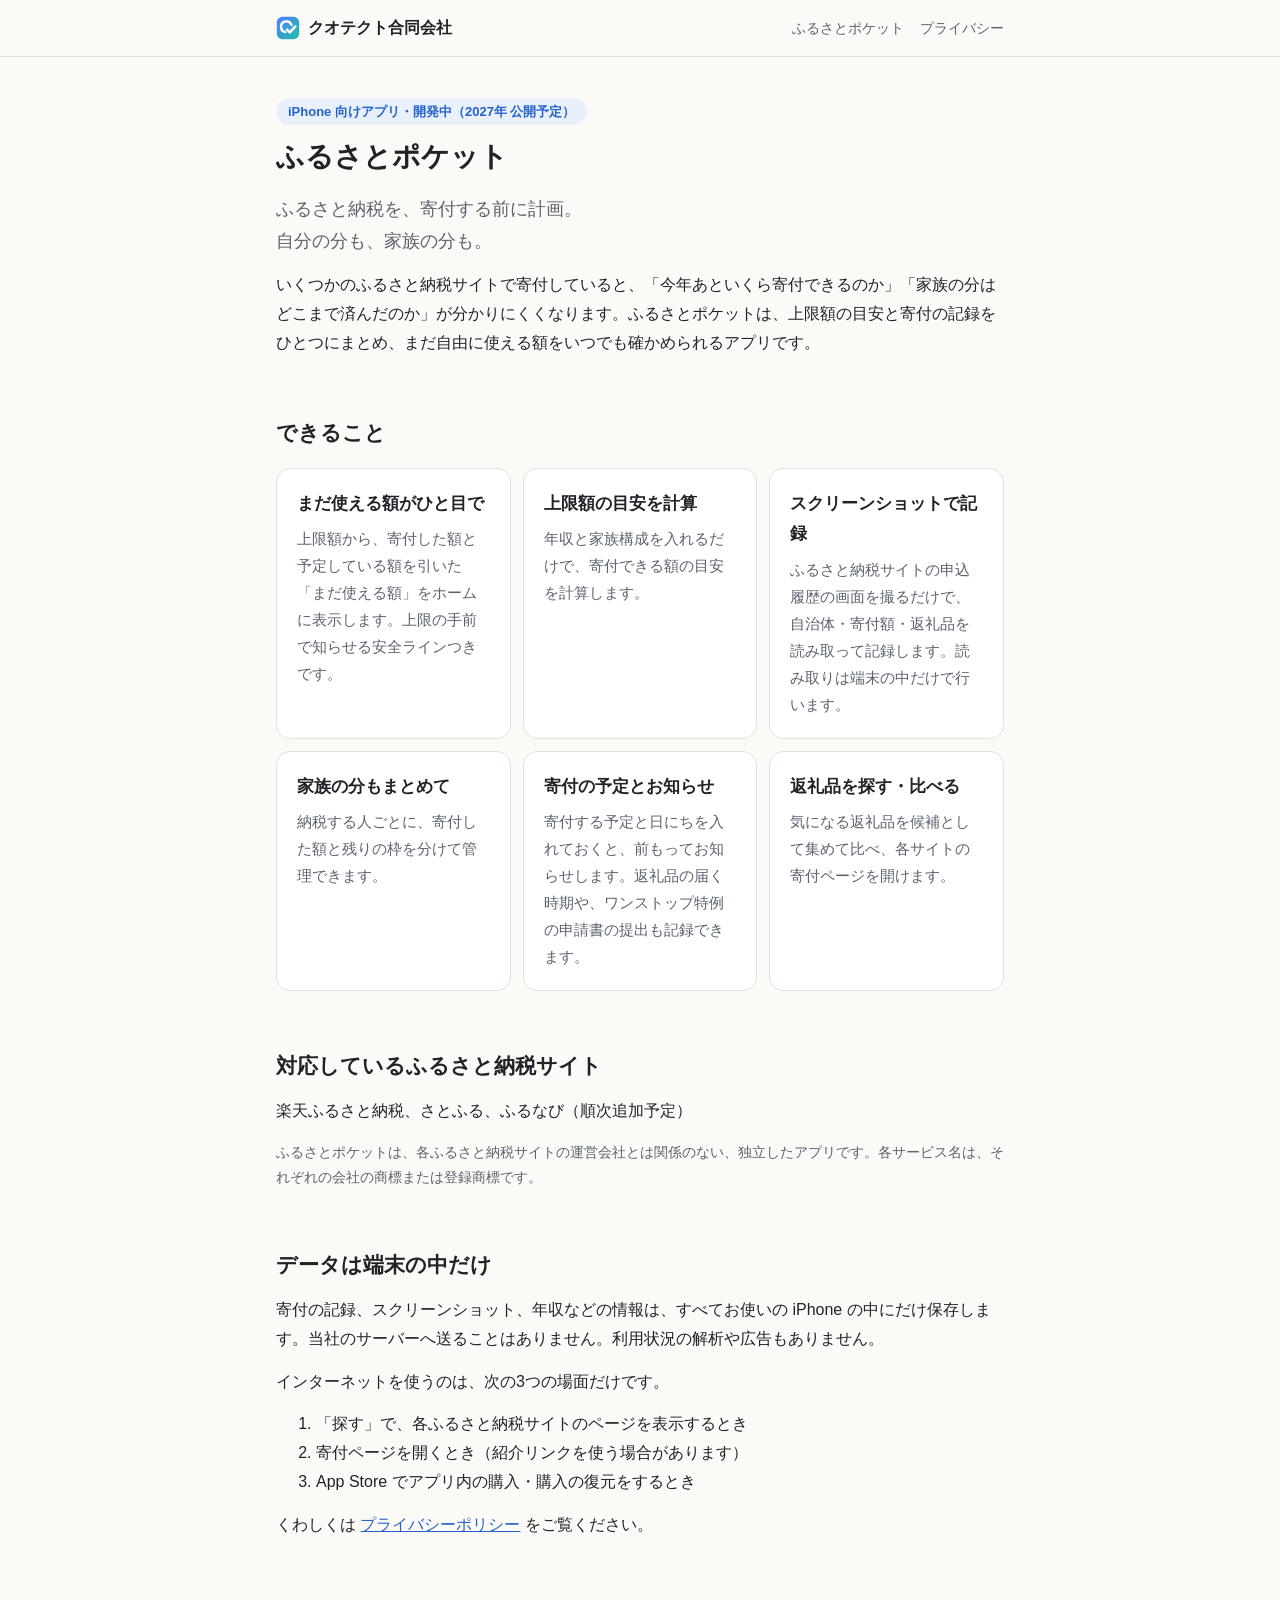
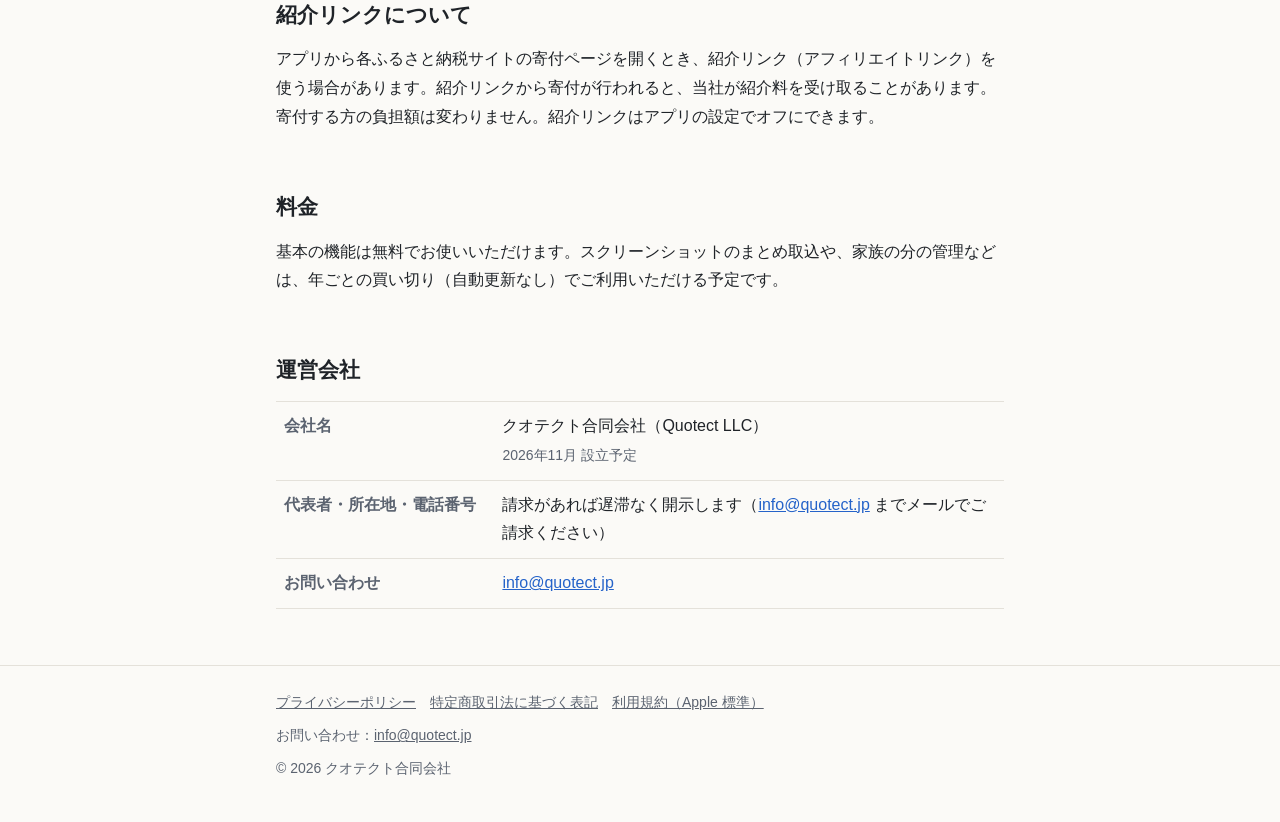
==== furupoke/index.html @ 2e93658f "Add Furusato Pocket pages (intro, privacy, tokushoho) and list it on top page Co-Authored-By: Claude" ====
<!doctype html>
<html lang="ja">
<head>
<meta charset="utf-8">
<meta name="viewport" content="width=device-width,initial-scale=1">
<title>ふるさとポケット</title>
<meta name="description" content="ふるさとポケットは、ふるさと納税を寄付する前に計画できる iPhone アプリです。上限額の目安、まだ使える額、自分と家族の寄付の記録をひとつにまとめます。">
<link rel="icon" href="../assets/quotect-mark.svg" type="image/svg+xml">
<link rel="stylesheet" href="../assets/style.css">
</head>
<body>
<header class="site"><div class="wrap">
<a class="brand" href="../"><img src="../assets/quotect-mark.svg" alt="" width="24" height="24">クオテクト合同会社</a>
<nav><a href="../furupoke/">ふるさとポケット</a><a href="../furupoke/privacy/">プライバシー</a></nav>
</div></header>
<main><div class="wrap">

<span class="badge-soft">iPhone 向けアプリ・開発中（2027年 公開予定）</span>
<h1>ふるさとポケット</h1>
<p class="lead">ふるさと納税を、寄付する前に計画。<br>自分の分も、家族の分も。</p>

<p>いくつかのふるさと納税サイトで寄付していると、「今年あといくら寄付できるのか」「家族の分はどこまで済んだのか」が分かりにくくなります。ふるさとポケットは、上限額の目安と寄付の記録をひとつにまとめ、まだ自由に使える額をいつでも確かめられるアプリです。</p>

<h2>できること</h2>
<div class="features">
<div class="card"><h3>まだ使える額がひと目で</h3><p>上限額から、寄付した額と予定している額を引いた「まだ使える額」をホームに表示します。上限の手前で知らせる安全ラインつきです。</p></div>
<div class="card"><h3>上限額の目安を計算</h3><p>年収と家族構成を入れるだけで、寄付できる額の目安を計算します。</p></div>
<div class="card"><h3>スクリーンショットで記録</h3><p>ふるさと納税サイトの申込履歴の画面を撮るだけで、自治体・寄付額・返礼品を読み取って記録します。読み取りは端末の中だけで行います。</p></div>
<div class="card"><h3>家族の分もまとめて</h3><p>納税する人ごとに、寄付した額と残りの枠を分けて管理できます。</p></div>
<div class="card"><h3>寄付の予定とお知らせ</h3><p>寄付する予定と日にちを入れておくと、前もってお知らせします。返礼品の届く時期や、ワンストップ特例の申請書の提出も記録できます。</p></div>
<div class="card"><h3>返礼品を探す・比べる</h3><p>気になる返礼品を候補として集めて比べ、各サイトの寄付ページを開けます。</p></div>
</div>

<h2>対応しているふるさと納税サイト</h2>
<p>楽天ふるさと納税、さとふる、ふるなび（順次追加予定）</p>
<p style="color:var(--muted);font-size:14px">ふるさとポケットは、各ふるさと納税サイトの運営会社とは関係のない、独立したアプリです。各サービス名は、それぞれの会社の商標または登録商標です。</p>

<h2>データは端末の中だけ</h2>
<p>寄付の記録、スクリーンショット、年収などの情報は、すべてお使いの iPhone の中にだけ保存します。当社のサーバーへ送ることはありません。利用状況の解析や広告もありません。</p>
<p>インターネットを使うのは、次の3つの場面だけです。</p>
<ol>
<li>「探す」で、各ふるさと納税サイトのページを表示するとき</li>
<li>寄付ページを開くとき（紹介リンクを使う場合があります）</li>
<li>App Store でアプリ内の購入・購入の復元をするとき</li>
</ol>
<p>くわしくは <a href="privacy/">プライバシーポリシー</a> をご覧ください。</p>

<h2>紹介リンクについて</h2>
<p>アプリから各ふるさと納税サイトの寄付ページを開くとき、紹介リンク（アフィリエイトリンク）を使う場合があります。紹介リンクから寄付が行われると、当社が紹介料を受け取ることがあります。寄付する方の負担額は変わりません。紹介リンクはアプリの設定でオフにできます。</p>

<h2>料金</h2>
<p>基本の機能は無料でお使いいただけます。スクリーンショットのまとめ取込や、家族の分の管理などは、年ごとの買い切り（自動更新なし）でご利用いただける予定です。</p>

<h2 id="company">運営会社</h2>
<dl class="info">
<dt>会社名</dt><dd>クオテクト合同会社（Quotect LLC）<br><span style="color:var(--muted);font-size:14px">2026年11月 設立予定</span></dd>
<dt>代表者・所在地・電話番号</dt><dd>請求があれば遅滞なく開示します（<a href="mailto:info@quotect.jp">info@quotect.jp</a> までメールでご請求ください）</dd>
<dt>お問い合わせ</dt><dd><a href="mailto:info@quotect.jp">info@quotect.jp</a></dd>
</dl>

</div></main>
<footer class="site"><div class="wrap">
<a href="../furupoke/privacy/">プライバシーポリシー</a><a href="../furupoke/tokushoho/">特定商取引法に基づく表記</a><a href="https://www.apple.com/legal/internet-services/itunes/dev/stdeula/">利用規約（Apple 標準）</a>
<p>お問い合わせ：<a href="mailto:info@quotect.jp">info@quotect.jp</a></p>
<p>© 2026 クオテクト合同会社</p>
</div></footer>
</body>
</html>
---- assets/style.css ----
:root{--bg:#fbfaf7;--fg:#1f2328;--muted:#5b6370;--line:#e4e1da;--card:#ffffff;--accent:#2563c9;--accent-soft:#e8f0fc}
@media (prefers-color-scheme:dark){:root{--bg:#15171a;--fg:#e8e6e1;--muted:#a3a9b3;--line:#2c3036;--card:#1d2024;--accent:#7aa7f0;--accent-soft:#1f2a3b}}
*{box-sizing:border-box}
html{-webkit-text-size-adjust:100%}
body{margin:0;background:var(--bg);color:var(--fg);font-family:-apple-system,BlinkMacSystemFont,"Hiragino Sans","Hiragino Kaku Gothic ProN","Noto Sans JP","Yu Gothic",sans-serif;line-height:1.8;font-size:16px}
a{color:var(--accent)}
.wrap{max-width:760px;margin:0 auto;padding:0 16px}
header.site{border-bottom:1px solid var(--line)}
header.site .wrap{display:flex;align-items:center;justify-content:space-between;gap:12px;min-height:56px;flex-wrap:wrap}
header.site .brand{font-weight:700;color:var(--fg);text-decoration:none;display:inline-flex;align-items:center;gap:8px}
header.site .brand img{width:24px;height:24px;display:block}
header.site nav a{color:var(--muted);text-decoration:none;margin-left:16px;font-size:14px}
header.site nav a:first-child{margin-left:0}
main{padding:40px 0 56px}
h1{font-size:28px;line-height:1.4;margin:0 0 16px}
h2{font-size:21px;margin:48px 0 12px;padding-top:8px}
h3{font-size:17px;margin:28px 0 8px}
p,ul,ol{margin:0 0 14px}
.lead{font-size:18px;color:var(--muted)}
.card{background:var(--card);border:1px solid var(--line);border-radius:14px;padding:20px}
.app{display:flex;gap:16px;align-items:flex-start}
.app img{width:72px;height:72px;border-radius:16px;flex:none}
.hero{display:flex;gap:20px;align-items:center;margin-bottom:24px}
.hero img{width:96px;height:96px;border-radius:22px;flex:none}
.hero h1{margin:0}
.hero p{margin:4px 0 0;color:var(--muted)}
.btn{display:inline-block;background:var(--accent);color:#fff;text-decoration:none;padding:10px 18px;border-radius:999px;font-weight:600;font-size:15px}
@media (prefers-color-scheme:dark){.btn{color:#10151d}}
.btn.ghost{background:transparent;color:var(--accent);border:1px solid var(--accent)}
.features{display:grid;grid-template-columns:repeat(auto-fit,minmax(220px,1fr));gap:12px;margin:16px 0}
.features .card h3{margin:0 0 6px}
.features .card p{margin:0;color:var(--muted);font-size:15px}
.table-wrap{overflow-x:auto;margin:0 0 16px}
table{border-collapse:collapse;width:100%;font-size:15px}
th,td{border:1px solid var(--line);padding:8px 10px;text-align:left;vertical-align:top}
th{background:var(--accent-soft);font-weight:600}
dl.info{display:grid;grid-template-columns:minmax(8em,30%) 1fr;margin:0;border-top:1px solid var(--line)}
dl.info dt,dl.info dd{margin:0;padding:10px 8px;border-bottom:1px solid var(--line)}
dl.info dt{font-weight:600;color:var(--muted)}
@media (max-width:520px){dl.info{grid-template-columns:1fr}dl.info dt{border-bottom:none;padding-bottom:0}}
details{border:1px solid var(--line);border-radius:10px;background:var(--card);margin:0 0 8px}
summary{cursor:pointer;padding:12px 14px;font-weight:600}
details>div{padding:0 14px 6px}
.note{background:var(--accent-soft);border-radius:10px;padding:14px 16px;margin:0 0 16px}
.mail{font-size:20px;font-weight:700}
footer.site{border-top:1px solid var(--line);color:var(--muted);font-size:14px;padding:24px 0 40px}
footer.site a{color:var(--muted);margin-right:14px}
footer.site p{margin:8px 0 0}
.badge-soft{display:inline-block;font-size:13px;font-weight:600;color:var(--accent);background:var(--accent-soft);padding:2px 12px;border-radius:999px;margin-bottom:12px}
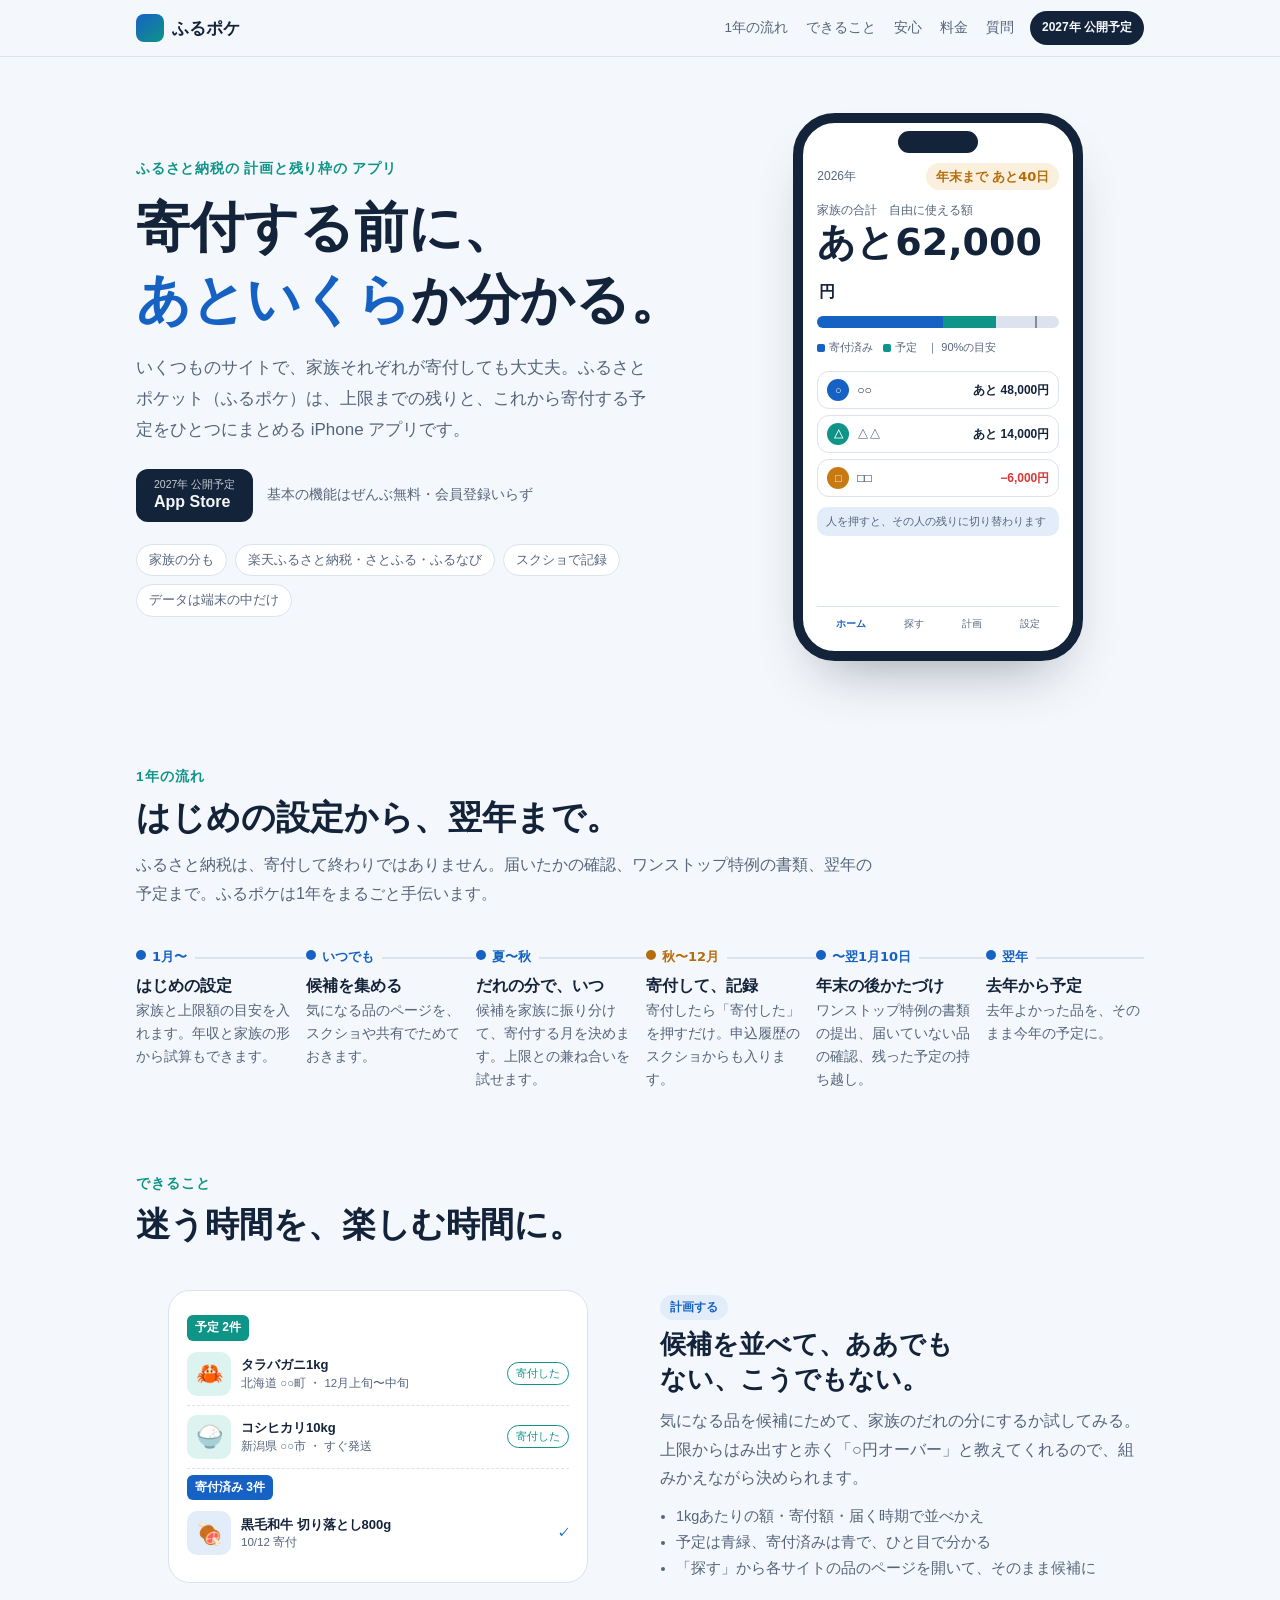
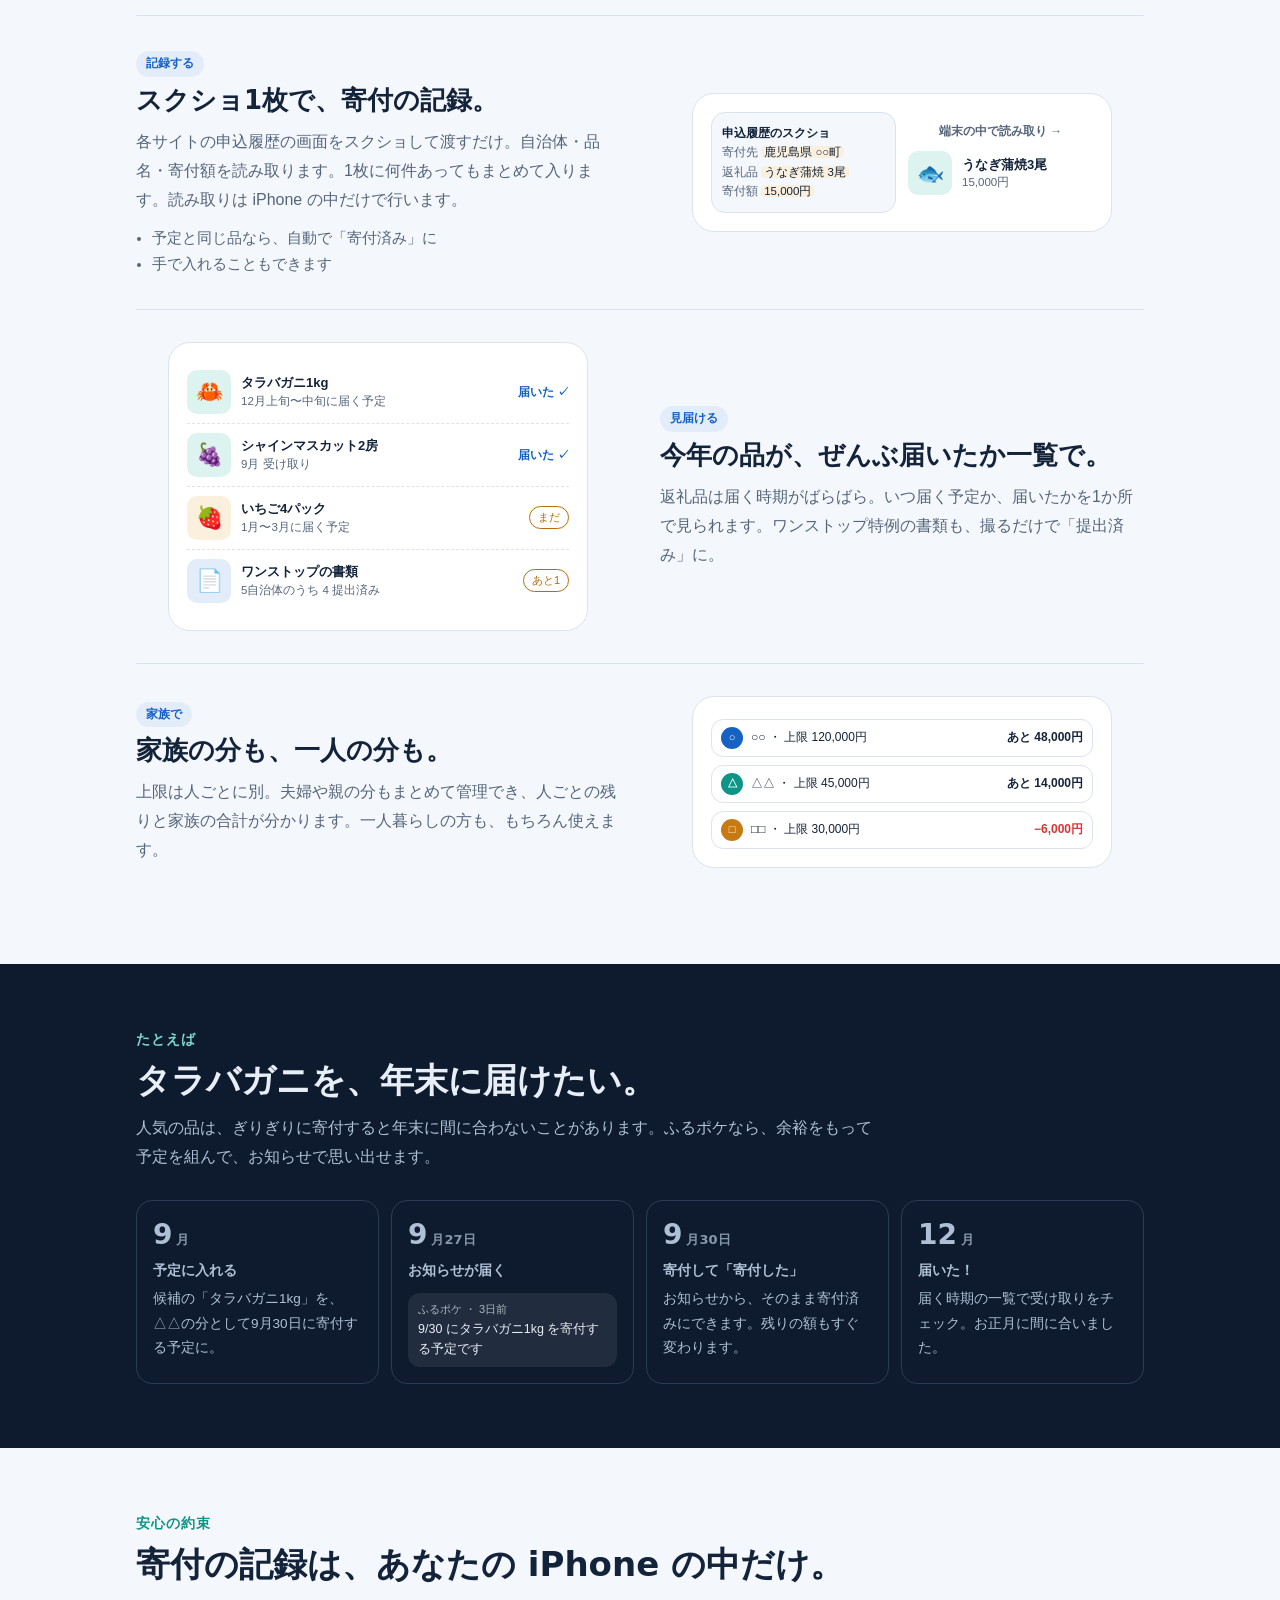
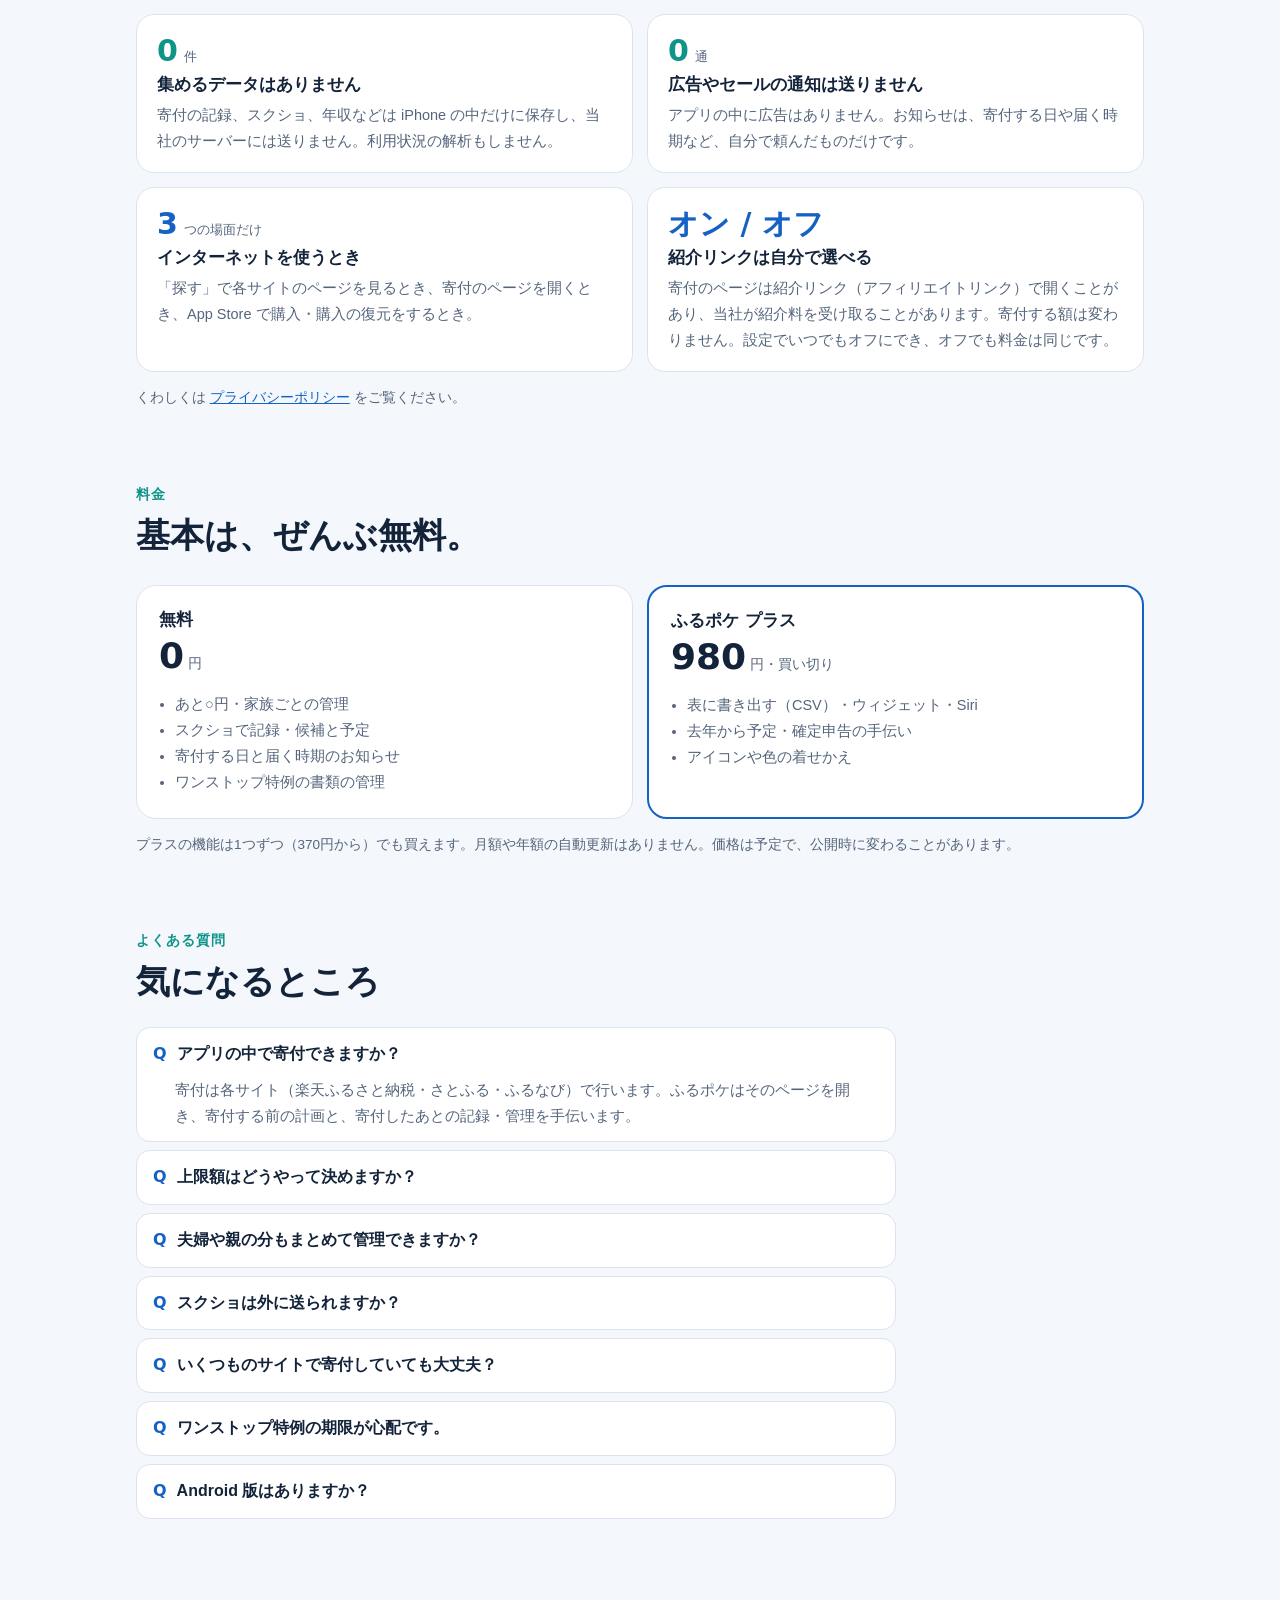
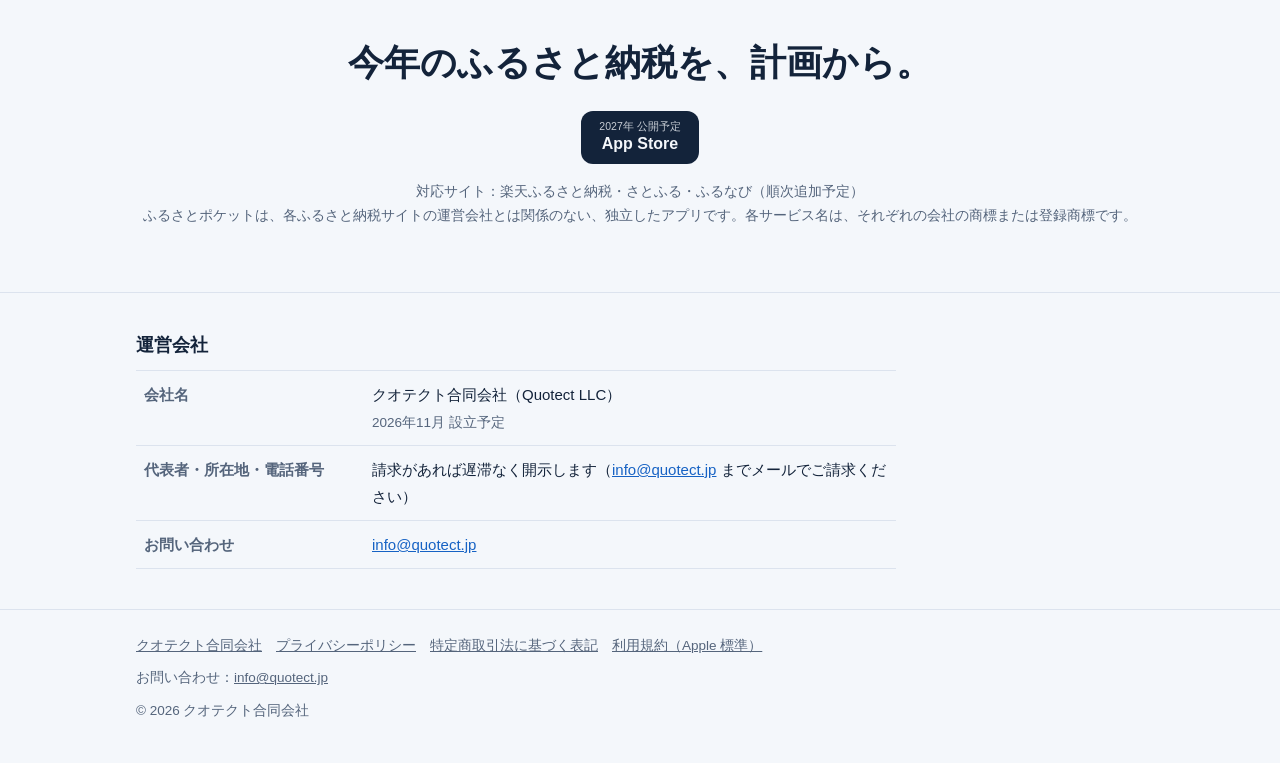
==== commit 875ade9e: "Redesign Furupoke landing page - Hero with large remaining-amount home screen illustration (tap a pe" ====
--- a/furupoke/index.html
+++ b/furupoke/index.html
@@ -3,66 +3,287 @@
 <head>
 <meta charset="utf-8">
 <meta name="viewport" content="width=device-width,initial-scale=1">
-<title>ふるさとポケット</title>
-<meta name="description" content="ふるさとポケットは、ふるさと納税を寄付する前に計画できる iPhone アプリです。上限額の目安、まだ使える額、自分と家族の寄付の記録をひとつにまとめます。">
+<title>ふるさとポケット（ふるポケ）| ふるさと納税を、寄付する前に計画する iPhone アプリ</title>
+<meta name="description" content="ふるさとポケット（ふるポケ）は、ふるさと納税の上限まで「あといくら」かをいつでも確かめられる iPhone アプリです。家族の分も、いくつものサイトの寄付もまとめて、寄付の予定・お知らせ・届いたかの確認まで。データは端末の中だけ。">
+<meta property="og:title" content="ふるさとポケット（ふるポケ）">
+<meta property="og:description" content="寄付する前に、あといくらか分かる。家族の分も、いくつものサイトの寄付もまとめて管理する、ふるさと納税の計画アプリ。">
+<meta property="og:type" content="website">
+<meta property="og:url" content="https://quotect.jp/furupoke/">
+<meta property="og:site_name" content="クオテクト合同会社">
+<meta property="og:locale" content="ja_JP">
+<meta property="og:image" content="https://quotect.jp/assets/furupoke-ogp.png">
+<meta property="og:image:width" content="1200">
+<meta property="og:image:height" content="630">
+<meta property="og:image:alt" content="ふるさとポケット 寄付する前に、あといくらか分かる。">
+<meta name="twitter:card" content="summary_large_image">
+<meta name="format-detection" content="telephone=no,address=no,email=no">
+<link rel="canonical" href="https://quotect.jp/furupoke/">
 <link rel="icon" href="../assets/quotect-mark.svg" type="image/svg+xml">
-<link rel="stylesheet" href="../assets/style.css">
+<link rel="stylesheet" href="../assets/furupoke.css">
+<script type="application/ld+json">
+{
+  "@context": "https://schema.org",
+  "@type": "SoftwareApplication",
+  "name": "ふるさとポケット",
+  "alternateName": "ふるポケ",
+  "operatingSystem": "iOS",
+  "applicationCategory": "FinanceApplication",
+  "description": "ふるさと納税の上限まであといくらかを確かめ、家族の分も含めて寄付の予定と記録をまとめる iPhone アプリ。",
+  "url": "https://quotect.jp/furupoke/",
+  "offers": {"@type": "Offer", "price": "0", "priceCurrency": "JPY"},
+  "publisher": {"@type": "Organization", "name": "クオテクト合同会社", "url": "https://quotect.jp/"}
+}
+</script>
 </head>
 <body>
-<header class="site"><div class="wrap">
-<a class="brand" href="../"><img src="../assets/quotect-mark.svg" alt="" width="24" height="24">クオテクト合同会社</a>
-<nav><a href="../furupoke/">ふるさとポケット</a><a href="../furupoke/privacy/">プライバシー</a></nav>
-</div></header>
-<main><div class="wrap">
-
-<span class="badge-soft">iPhone 向けアプリ・開発中（2027年 公開予定）</span>
-<h1>ふるさとポケット</h1>
-<p class="lead">ふるさと納税を、寄付する前に計画。<br>自分の分も、家族の分も。</p>
-
-<p>いくつかのふるさと納税サイトで寄付していると、「今年あといくら寄付できるのか」「家族の分はどこまで済んだのか」が分かりにくくなります。ふるさとポケットは、上限額の目安と寄付の記録をひとつにまとめ、まだ自由に使える額をいつでも確かめられるアプリです。</p>
-
-<h2>できること</h2>
-<div class="features">
-<div class="card"><h3>まだ使える額がひと目で</h3><p>上限額から、寄付した額と予定している額を引いた「まだ使える額」をホームに表示します。上限の手前で知らせる安全ラインつきです。</p></div>
-<div class="card"><h3>上限額の目安を計算</h3><p>年収と家族構成を入れるだけで、寄付できる額の目安を計算します。</p></div>
-<div class="card"><h3>スクリーンショットで記録</h3><p>ふるさと納税サイトの申込履歴の画面を撮るだけで、自治体・寄付額・返礼品を読み取って記録します。読み取りは端末の中だけで行います。</p></div>
-<div class="card"><h3>家族の分もまとめて</h3><p>納税する人ごとに、寄付した額と残りの枠を分けて管理できます。</p></div>
-<div class="card"><h3>寄付の予定とお知らせ</h3><p>寄付する予定と日にちを入れておくと、前もってお知らせします。返礼品の届く時期や、ワンストップ特例の申請書の提出も記録できます。</p></div>
-<div class="card"><h3>返礼品を探す・比べる</h3><p>気になる返礼品を候補として集めて比べ、各サイトの寄付ページを開けます。</p></div>
-</div>
-
-<h2>対応しているふるさと納税サイト</h2>
-<p>楽天ふるさと納税、さとふる、ふるなび（順次追加予定）</p>
-<p style="color:var(--muted);font-size:14px">ふるさとポケットは、各ふるさと納税サイトの運営会社とは関係のない、独立したアプリです。各サービス名は、それぞれの会社の商標または登録商標です。</p>
-
-<h2>データは端末の中だけ</h2>
-<p>寄付の記録、スクリーンショット、年収などの情報は、すべてお使いの iPhone の中にだけ保存します。当社のサーバーへ送ることはありません。利用状況の解析や広告もありません。</p>
-<p>インターネットを使うのは、次の3つの場面だけです。</p>
-<ol>
-<li>「探す」で、各ふるさと納税サイトのページを表示するとき</li>
-<li>寄付ページを開くとき（紹介リンクを使う場合があります）</li>
-<li>App Store でアプリ内の購入・購入の復元をするとき</li>
-</ol>
-<p>くわしくは <a href="privacy/">プライバシーポリシー</a> をご覧ください。</p>
-
-<h2>紹介リンクについて</h2>
-<p>アプリから各ふるさと納税サイトの寄付ページを開くとき、紹介リンク（アフィリエイトリンク）を使う場合があります。紹介リンクから寄付が行われると、当社が紹介料を受け取ることがあります。寄付する方の負担額は変わりません。紹介リンクはアプリの設定でオフにできます。</p>
-
-<h2>料金</h2>
-<p>基本の機能は無料でお使いいただけます。スクリーンショットのまとめ取込や、家族の分の管理などは、年ごとの買い切り（自動更新なし）でご利用いただける予定です。</p>
-
-<h2 id="company">運営会社</h2>
-<dl class="info">
-<dt>会社名</dt><dd>クオテクト合同会社（Quotect LLC）<br><span style="color:var(--muted);font-size:14px">2026年11月 設立予定</span></dd>
-<dt>代表者・所在地・電話番号</dt><dd>請求があれば遅滞なく開示します（<a href="mailto:info@quotect.jp">info@quotect.jp</a> までメールでご請求ください）</dd>
-<dt>お問い合わせ</dt><dd><a href="mailto:info@quotect.jp">info@quotect.jp</a></dd>
-</dl>
-
-</div></main>
+
+<nav class="nav" aria-label="ページ内">
+  <div class="wrap">
+    <a class="brand" href="./"><i aria-hidden="true"></i>ふるポケ</a>
+    <div class="links"><a href="#flow">1年の流れ</a><a href="#features">できること</a><a href="#safe">安心</a><a href="#price">料金</a><a href="#faq">質問</a></div>
+    <span class="pill">2027年 公開予定</span>
+  </div>
+</nav>
+
+<main>
+<header class="hero">
+  <div class="wrap">
+    <div>
+      <p class="eyebrow">ふるさと納税の 計画と残り枠の アプリ</p>
+      <h1>寄付する前に、<br><em>あといくら</em>か分かる。</h1>
+      <p class="sub">いくつものサイトで、家族それぞれが寄付しても大丈夫。ふるさとポケット（ふるポケ）は、上限までの残りと、これから寄付する予定をひとつにまとめる iPhone アプリです。</p>
+      <div class="cta">
+        <span class="store"><span><small>2027年 公開予定</small>App Store</span></span>
+        <span class="note">基本の機能はぜんぶ無料・会員登録いらず</span>
+      </div>
+      <ul class="chips">
+        <li>家族の分も</li><li>楽天ふるさと納税・さとふる・ふるなび</li><li>スクショで記録</li><li>データは端末の中だけ</li>
+      </ul>
+    </div>
+    <div class="art">
+      <div class="phone" role="group" aria-label="ふるポケのホーム画面の例">
+        <div class="ph-top"><span>2026年</span><span class="ph-days">年末まで あと40日</span></div>
+        <div>
+          <p class="ph-label" id="phWho">家族の合計　自由に使える額</p>
+          <p class="ph-big">あと<span class="num" id="phAmt">62,000</span><small>円</small></p>
+        </div>
+        <div class="bar" aria-hidden="true"><span class="done" id="bDone" style="width:52%"></span><span class="plan" id="bPlan" style="width:22%"></span><i class="safe" style="left:90%"></i></div>
+        <div class="legend"><span><b style="background:var(--accent)"></b>寄付済み</span><span><b style="background:var(--teal)"></b>予定</span><span>｜ 90%の目安</span></div>
+        <div class="people">
+          <button class="person" type="button" aria-pressed="false" data-p="a"><span class="dot p1">○</span><span>○○</span><span class="amt num">あと 48,000円</span></button>
+          <button class="person" type="button" aria-pressed="false" data-p="b"><span class="dot p2">△</span><span>△△</span><span class="amt num">あと 14,000円</span></button>
+          <button class="person" type="button" aria-pressed="false" data-p="c"><span class="dot p3">□</span><span>□□</span><span class="amt num ov">−6,000円</span></button>
+        </div>
+        <p class="ph-hint">人を押すと、その人の残りに切り替わります</p>
+        <div class="tabbar" aria-hidden="true"><span class="on">ホーム</span><span>探す</span><span>計画</span><span>設定</span></div>
+      </div>
+    </div>
+  </div>
+</header>
+
+<section class="band" id="flow">
+  <div class="wrap">
+    <p class="kicker">1年の流れ</p>
+    <h2>はじめの設定から、翌年まで。</h2>
+    <p class="intro">ふるさと納税は、寄付して終わりではありません。届いたかの確認、ワンストップ特例の書類、翌年の予定まで。ふるポケは1年をまるごと手伝います。</p>
+    <div class="year">
+      <ol class="track">
+        <li class="step"><span class="m">1月〜</span><h3>はじめの設定</h3><p>家族と上限額の目安を入れます。年収と家族の形から試算もできます。</p></li>
+        <li class="step"><span class="m">いつでも</span><h3>候補を集める</h3><p>気になる品のページを、スクショや共有でためておきます。</p></li>
+        <li class="step"><span class="m">夏〜秋</span><h3>だれの分で、いつ</h3><p>候補を家族に振り分けて、寄付する月を決めます。上限との兼ね合いを試せます。</p></li>
+        <li class="step hot"><span class="m">秋〜12月</span><h3>寄付して、記録</h3><p>寄付したら「寄付した」を押すだけ。申込履歴のスクショからも入ります。</p></li>
+        <li class="step"><span class="m">〜翌1月10日</span><h3>年末の後かたづけ</h3><p>ワンストップ特例の書類の提出、届いていない品の確認、残った予定の持ち越し。</p></li>
+        <li class="step"><span class="m">翌年</span><h3>去年から予定</h3><p>去年よかった品を、そのまま今年の予定に。</p></li>
+      </ol>
+    </div>
+    <p class="scrollhint">← 横にずらすと続きが見られます →</p>
+  </div>
+</section>
+
+<section class="band tight" id="features">
+  <div class="wrap">
+    <p class="kicker">できること</p>
+    <h2>迷う時間を、楽しむ時間に。</h2>
+
+    <div class="feat">
+      <div class="art">
+        <div class="card" role="img" aria-label="計画の画面の例。予定のタラバガニとお米、寄付済みの和牛">
+          <span class="sec-h plan">予定 2件</span>
+          <div class="row"><span class="thumb">🦀</span><span><span class="t">タラバガニ1kg</span><span class="s">北海道 ○○町 ・ 12月上旬〜中旬</span></span><span class="tag">寄付した</span></div>
+          <div class="row"><span class="thumb">🍚</span><span><span class="t">コシヒカリ10kg</span><span class="s">新潟県 ○○市 ・ すぐ発送</span></span><span class="tag">寄付した</span></div>
+          <span class="sec-h done">寄付済み 3件</span>
+          <div class="row"><span class="thumb b">🍖</span><span><span class="t">黒毛和牛 切り落とし800g</span><span class="s">10/12 寄付</span></span><span class="ok">✓</span></div>
+        </div>
+      </div>
+      <div>
+        <span class="verb">計画する</span>
+        <h3>候補を並べて、ああでもない、こうでもない。</h3>
+        <p>気になる品を候補にためて、家族のだれの分にするか試してみる。上限からはみ出すと赤く「○円オーバー」と教えてくれるので、組みかえながら決められます。</p>
+        <ul><li>1kgあたりの額・寄付額・届く時期で並べかえ</li><li>予定は青緑、寄付済みは青で、ひと目で分かる</li><li>「探す」から各サイトの品のページを開いて、そのまま候補に</li></ul>
+      </div>
+    </div>
+
+    <div class="feat flip">
+      <div class="art">
+        <div class="card" role="img" aria-label="申込履歴のスクショから、寄付先・品名・寄付額を読み取る例">
+          <div class="shot">
+            <div class="sc"><b>申込履歴のスクショ</b>寄付先 <span class="hl">鹿児島県 ○○町</span><br>返礼品 <span class="hl">うなぎ蒲焼 3尾</span><br>寄付額 <span class="hl">15,000円</span></div>
+            <div>
+              <p class="arrow">端末の中で読み取り →</p>
+              <div class="row" style="border:0"><span class="thumb">🐟</span><span><span class="t">うなぎ蒲焼3尾</span><span class="s">15,000円</span></span><span></span></div>
+            </div>
+          </div>
+        </div>
+      </div>
+      <div>
+        <span class="verb">記録する</span>
+        <h3>スクショ1枚で、寄付の記録。</h3>
+        <p>各サイトの申込履歴の画面をスクショして渡すだけ。自治体・品名・寄付額を読み取ります。1枚に何件あってもまとめて入ります。読み取りは iPhone の中だけで行います。</p>
+        <ul><li>予定と同じ品なら、自動で「寄付済み」に</li><li>手で入れることもできます</li></ul>
+      </div>
+    </div>
+
+    <div class="feat">
+      <div class="art">
+        <div class="card" role="img" aria-label="返礼品が届いたかの一覧と、ワンストップ特例の書類の提出状況の例">
+          <div class="row"><span class="thumb">🦀</span><span><span class="t">タラバガニ1kg</span><span class="s">12月上旬〜中旬に届く予定</span></span><span class="ok">届いた ✓</span></div>
+          <div class="row"><span class="thumb">🍇</span><span><span class="t">シャインマスカット2房</span><span class="s">9月 受け取り</span></span><span class="ok">届いた ✓</span></div>
+          <div class="row"><span class="thumb w">🍓</span><span><span class="t">いちご4パック</span><span class="s">1月〜3月に届く予定</span></span><span class="tag w">まだ</span></div>
+          <div class="row"><span class="thumb b">📄</span><span><span class="t">ワンストップの書類</span><span class="s">5自治体のうち 4 提出済み</span></span><span class="tag w">あと1</span></div>
+        </div>
+      </div>
+      <div>
+        <span class="verb">見届ける</span>
+        <h3>今年の品が、ぜんぶ届いたか一覧で。</h3>
+        <p>返礼品は届く時期がばらばら。いつ届く予定か、届いたかを1か所で見られます。ワンストップ特例の書類も、撮るだけで「提出済み」に。</p>
+      </div>
+    </div>
+
+    <div class="feat flip">
+      <div class="art">
+        <div class="card" role="img" aria-label="家族3人それぞれの上限と残りの例">
+          <div class="people" style="gap:8px">
+            <div class="person"><span class="dot p1">○</span><span>○○ ・ 上限 120,000円</span><span class="amt num">あと 48,000円</span></div>
+            <div class="person"><span class="dot p2">△</span><span>△△ ・ 上限 45,000円</span><span class="amt num">あと 14,000円</span></div>
+            <div class="person"><span class="dot p3">□</span><span>□□ ・ 上限 30,000円</span><span class="amt num ov">−6,000円</span></div>
+          </div>
+        </div>
+      </div>
+      <div>
+        <span class="verb">家族で</span>
+        <h3>家族の分も、一人の分も。</h3>
+        <p>上限は人ごとに別。夫婦や親の分もまとめて管理でき、人ごとの残りと家族の合計が分かります。一人暮らしの方も、もちろん使えます。</p>
+      </div>
+    </div>
+  </div>
+</section>
+
+<section class="band story">
+  <div class="wrap">
+    <p class="kicker">たとえば</p>
+    <h2>タラバガニを、年末に届けたい。</h2>
+    <p class="intro">人気の品は、ぎりぎりに寄付すると年末に間に合わないことがあります。ふるポケなら、余裕をもって予定を組んで、お知らせで思い出せます。</p>
+    <ol class="cal">
+      <li><p class="mo">9<small>月</small></p><p class="what">予定に入れる</p><p>候補の「タラバガニ1kg」を、△△の分として9月30日に寄付する予定に。</p></li>
+      <li><p class="mo">9<small>月27日</small></p><p class="what">お知らせが届く</p><div class="notif"><b>ふるポケ ・ 3日前</b>9/30 にタラバガニ1kg を寄付する予定です</div></li>
+      <li><p class="mo">9<small>月30日</small></p><p class="what">寄付して「寄付した」</p><p>お知らせから、そのまま寄付済みにできます。残りの額もすぐ変わります。</p></li>
+      <li><p class="mo">12<small>月</small></p><p class="what">届いた！</p><p>届く時期の一覧で受け取りをチェック。お正月に間に合いました。</p></li>
+    </ol>
+  </div>
+</section>
+
+<section class="band" id="safe">
+  <div class="wrap">
+    <p class="kicker">安心の約束</p>
+    <h2>寄付の記録は、あなたの iPhone の中だけ。</h2>
+    <div class="promise">
+      <div class="pr"><p class="big">0<small>件</small></p><h3>集めるデータはありません</h3><p>寄付の記録、スクショ、年収などは iPhone の中だけに保存し、当社のサーバーには送りません。利用状況の解析もしません。</p></div>
+      <div class="pr"><p class="big">0<small>通</small></p><h3>広告やセールの通知は送りません</h3><p>アプリの中に広告はありません。お知らせは、寄付する日や届く時期など、自分で頼んだものだけです。</p></div>
+      <div class="pr"><p class="big b">3<small>つの場面だけ</small></p><h3>インターネットを使うとき</h3><p>「探す」で各サイトのページを見るとき、寄付のページを開くとき、App Store で購入・購入の復元をするとき。</p></div>
+      <div class="pr"><p class="big b">オン / オフ</p><h3>紹介リンクは自分で選べる</h3><p>寄付のページは紹介リンク（アフィリエイトリンク）で開くことがあり、当社が紹介料を受け取ることがあります。寄付する額は変わりません。設定でいつでもオフにでき、オフでも料金は同じです。</p></div>
+    </div>
+    <p class="fine">くわしくは <a href="privacy/">プライバシーポリシー</a> をご覧ください。</p>
+  </div>
+</section>
+
+<section class="band tight" id="price">
+  <div class="wrap">
+    <p class="kicker">料金</p>
+    <h2>基本は、ぜんぶ無料。</h2>
+    <div class="price">
+      <div class="pc"><h3>無料</h3><p class="yen num">0<small>円</small></p><ul><li>あと○円・家族ごとの管理</li><li>スクショで記録・候補と予定</li><li>寄付する日と届く時期のお知らせ</li><li>ワンストップ特例の書類の管理</li></ul></div>
+      <div class="pc plus"><h3>ふるポケ プラス</h3><p class="yen num">980<small>円・買い切り</small></p><ul><li>表に書き出す（CSV）・ウィジェット・Siri</li><li>去年から予定・確定申告の手伝い</li><li>アイコンや色の着せかえ</li></ul></div>
+    </div>
+    <p class="fine">プラスの機能は1つずつ（370円から）でも買えます。月額や年額の自動更新はありません。価格は予定で、公開時に変わることがあります。</p>
+  </div>
+</section>
+
+<section class="band tight" id="faq">
+  <div class="wrap">
+    <p class="kicker">よくある質問</p>
+    <h2>気になるところ</h2>
+    <div class="faq">
+      <details open><summary>アプリの中で寄付できますか？</summary><p>寄付は各サイト（楽天ふるさと納税・さとふる・ふるなび）で行います。ふるポケはそのページを開き、寄付する前の計画と、寄付したあとの記録・管理を手伝います。</p></details>
+      <details><summary>上限額はどうやって決めますか？</summary><p>分かっている額を入れるか、年収と家族の形から目安を計算できます。目安なので、上限の90%に安全ラインを引いて、使いすぎを防ぎます。</p></details>
+      <details><summary>夫婦や親の分もまとめて管理できますか？</summary><p>できます。人ごとに上限と寄付を分けて記録し、家族の合計も見られます。</p></details>
+      <details><summary>スクショは外に送られますか？</summary><p>送られません。読み取りは iPhone の中で行い、自治体・品名・寄付額など必要な項目だけを残します。</p></details>
+      <details><summary>いくつものサイトで寄付していても大丈夫？</summary><p>大丈夫です。サイトがちがっても、同じ人の寄付はひとつの残り枠にまとまります。</p></details>
+      <details><summary>ワンストップ特例の期限が心配です。</summary><p>書類を出した自治体と、まだの自治体が分かります。翌年1月10日の期限の前にお知らせします。</p></details>
+      <details><summary>Android 版はありますか？</summary><p>まず iPhone 版を出し、そのあと Android 版を予定しています。</p></details>
+    </div>
+  </div>
+</section>
+
+<section class="finale">
+  <div class="wrap">
+    <h2>今年のふるさと納税を、計画から。</h2>
+    <div class="cta"><span class="store"><span><small>2027年 公開予定</small>App Store</span></span></div>
+    <p class="sites">対応サイト：楽天ふるさと納税・さとふる・ふるなび（順次追加予定）<br>ふるさとポケットは、各ふるさと納税サイトの運営会社とは関係のない、独立したアプリです。各サービス名は、それぞれの会社の商標または登録商標です。</p>
+  </div>
+</section>
+
+<section class="company" id="company">
+  <div class="wrap">
+    <h2>運営会社</h2>
+    <dl class="info">
+      <dt>会社名</dt><dd>クオテクト合同会社（Quotect LLC）<br><span class="note">2026年11月 設立予定</span></dd>
+      <dt>代表者・所在地・電話番号</dt><dd>請求があれば遅滞なく開示します（<a href="mailto:info@quotect.jp">info@quotect.jp</a> までメールでご請求ください）</dd>
+      <dt>お問い合わせ</dt><dd><a href="mailto:info@quotect.jp">info@quotect.jp</a></dd>
+    </dl>
+  </div>
+</section>
+</main>
+
 <footer class="site"><div class="wrap">
-<a href="../furupoke/privacy/">プライバシーポリシー</a><a href="../furupoke/tokushoho/">特定商取引法に基づく表記</a><a href="https://www.apple.com/legal/internet-services/itunes/dev/stdeula/">利用規約（Apple 標準）</a>
+<a href="../">クオテクト合同会社</a><a href="privacy/">プライバシーポリシー</a><a href="tokushoho/">特定商取引法に基づく表記</a><a href="https://www.apple.com/jp/legal/internet-services/itunes/jp/terms.html">利用規約（Apple 標準）</a>
 <p>お問い合わせ：<a href="mailto:info@quotect.jp">info@quotect.jp</a></p>
 <p>© 2026 クオテクト合同会社</p>
 </div></footer>
+
+<script>
+// ホーム画面の図: 人を押すと、その人の残りに切り替える（もう一度押すと家族の合計に戻る）
+(function(){
+  var data={
+    all:{who:"家族の合計　自由に使える額",amt:"62,000",done:52,plan:22,ov:false},
+    a:{who:"○○　自由に使える額",amt:"48,000",done:45,plan:15,ov:false},
+    b:{who:"△△　自由に使える額",amt:"14,000",done:55,plan:14,ov:false},
+    c:{who:"□□　自由に使える額",amt:"−6,000",done:70,plan:30,ov:true}
+  };
+  var btns=document.querySelectorAll('.phone .person');
+  function show(k){
+    var d=data[k];
+    document.getElementById('phWho').textContent=d.who;
+    var a=document.getElementById('phAmt');
+    a.textContent=d.amt;
+    a.classList.toggle('ov',d.ov);
+    document.getElementById('bDone').style.width=d.done+'%';
+    document.getElementById('bPlan').style.width=d.plan+'%';
+    btns.forEach(function(b){b.setAttribute('aria-pressed',b.dataset.p===k?'true':'false')});
+  }
+  btns.forEach(function(b){b.addEventListener('click',function(){
+    show(b.getAttribute('aria-pressed')==='true'?'all':b.dataset.p);
+  })});
+})();
+</script>
 </body>
 </html>
--- a/assets/furupoke.css
+++ b/assets/furupoke.css
@@ -0,0 +1,183 @@
+/* ふるさとポケット 紹介ページ専用のスタイル（ほかのページの style.css とは分ける） */
+/* 色はアプリと同じ「青（寄付済み）×青緑（予定）」。文字は端末の字を使い、外部のフォントは読みこまない（通信を増やさない） */
+:root{
+  --bg:#F4F7FB; --surface:#FFFFFF; --ink:#13233A; --sub:#55657C; --line:#DCE3EE;
+  --accent:#1662C4; --accent-soft:#E3EDFA; --teal:#0F9488; --teal-soft:#DDF3F0;
+  --over:#D93636; --warm:#B56D0C; --warm-soft:#FBF0DD; --night:#0E1B2E; --night-ink:#E8EEF7; --night-sub:#AFC0D6; --night-line:#2A3B55;
+  --p1:#1662C4; --p2:#0F9488; --p3:#C77A12;
+  --display:"Hiragino Maru Gothic ProN","Hiragino Maru Gothic Pro","Zen Maru Gothic","Hiragino Sans","Noto Sans JP",system-ui,sans-serif;
+  --body:-apple-system,BlinkMacSystemFont,"Hiragino Sans","Hiragino Kaku Gothic ProN","Noto Sans JP","Yu Gothic",sans-serif;
+}
+@media (prefers-color-scheme:dark){:root{
+  --bg:#0C1524; --surface:#142136; --ink:#E6EDF7; --sub:#9CABC2; --line:#26364F;
+  --accent:#5B9BEA; --accent-soft:#16315A; --teal:#2DBDAE; --teal-soft:#123A3A;
+  --over:#EF5B5B; --warm:#E3A247; --warm-soft:#3A2C14; --night:#060D18; --night-ink:#E6EDF7; --night-sub:#9CABC2; --night-line:#22324A;
+  color-scheme:dark}}
+*{box-sizing:border-box}
+html{-webkit-text-size-adjust:100%;scroll-behavior:smooth;scroll-padding-top:64px}
+body{margin:0;background:var(--bg);color:var(--ink);font-family:var(--body);font-size:16px;line-height:1.8}
+h1,h2,h3{font-family:var(--display);text-wrap:balance;line-height:1.35;margin:0}
+p{margin:0}
+a{color:var(--accent)}
+.wrap{max-width:1040px;margin:0 auto;padding-left:max(16px,env(safe-area-inset-left,0px));padding-right:max(16px,env(safe-area-inset-right,0px))}
+.num{font-variant-numeric:tabular-nums}
+a:focus-visible,button:focus-visible,summary:focus-visible{outline:2px solid var(--accent);outline-offset:2px}
+
+/* 上の帯 */
+.nav{position:sticky;top:0;z-index:5;background:color-mix(in srgb,var(--bg) 88%,transparent);-webkit-backdrop-filter:blur(10px);backdrop-filter:blur(10px);border-bottom:1px solid var(--line)}
+.nav .wrap{display:flex;align-items:center;gap:16px;height:56px}
+.brand{display:flex;align-items:center;gap:8px;font-family:var(--display);font-weight:800;font-size:17px;color:var(--ink);text-decoration:none}
+.brand i{width:28px;height:28px;border-radius:8px;background:linear-gradient(140deg,var(--accent),var(--teal));display:inline-block}
+.nav .links{display:flex;gap:18px;margin-left:auto}
+.nav .links a{color:var(--sub);text-decoration:none;font-size:13.5px}
+.pill{font-size:12px;font-weight:700;border-radius:99px;padding:6px 12px;background:var(--ink);color:var(--bg);white-space:nowrap}
+@media (max-width:680px){.nav .links{display:none}.nav .pill{margin-left:auto}}
+
+/* 一番上 */
+.hero{padding-block:56px 40px}
+.hero .wrap{display:grid;grid-template-columns:minmax(0,1.15fr) minmax(0,.85fr);gap:40px;align-items:center}
+.eyebrow{font-size:13.5px;color:var(--teal);font-weight:700;letter-spacing:.06em}
+.hero h1{font-size:clamp(32px,5.4vw,54px);font-weight:800;margin:10px 0 16px}
+.hero h1 em{font-style:normal;color:var(--accent)}
+.hero .sub{font-size:17px;color:var(--sub);max-width:30em}
+.cta{display:flex;flex-wrap:wrap;gap:10px 14px;margin-top:24px;align-items:center}
+.store{display:inline-flex;align-items:center;gap:10px;background:var(--ink);color:var(--bg);border-radius:12px;padding:9px 18px;font-weight:700;font-size:16px;line-height:1.3}
+.store small{display:block;font-size:10.5px;font-weight:500;opacity:.8}
+.note{font-size:13.5px;color:var(--sub)}
+.chips{display:flex;flex-wrap:wrap;gap:8px;margin:22px 0 0;padding:0;list-style:none}
+.chips li{font-size:12.5px;border:1px solid var(--line);background:var(--surface);border-radius:99px;padding:4px 12px;color:var(--sub)}
+@media (max-width:760px){.hero .wrap{grid-template-columns:1fr}.hero{padding-block:36px 24px}}
+
+/* 電話の絵（アプリのホーム画面をまねた図） */
+.phone{width:min(290px,100%);aspect-ratio:9/17;margin:0 auto;border-radius:42px;background:var(--surface);border:10px solid var(--ink);box-shadow:0 30px 60px -30px rgba(19,35,58,.45);padding:18px 14px;display:flex;flex-direction:column;gap:10px;position:relative;overflow:hidden}
+.phone::before{content:"";position:absolute;top:8px;left:50%;transform:translateX(-50%);width:80px;height:22px;border-radius:12px;background:var(--ink)}
+.ph-top{display:flex;justify-content:space-between;align-items:center;font-size:12px;color:var(--sub);margin-top:22px}
+.ph-days{font-family:var(--display);font-weight:800;font-size:13px;background:var(--warm-soft);color:var(--warm);border-radius:99px;padding:2px 10px}
+.ph-label{font-size:12px;color:var(--sub)}
+.ph-big{font-family:var(--display);font-weight:800;font-size:38px;line-height:1.1}
+.ph-big small{font-size:16px;margin-left:2px}
+.ph-big .num{transition:color .25s}
+.bar{height:12px;border-radius:99px;background:var(--line);display:flex;overflow:hidden;position:relative}
+.bar span{display:block;height:100%;transition:width .35s ease}
+.bar .done{background:var(--accent)} .bar .plan{background:var(--teal)}
+.bar .safe{position:absolute;top:0;bottom:0;width:2px;background:var(--ink);opacity:.45}
+.legend{display:flex;flex-wrap:wrap;gap:4px 10px;font-size:11px;color:var(--sub)}
+.legend b{display:inline-block;width:8px;height:8px;border-radius:2px;margin-right:4px;vertical-align:middle}
+.people{display:flex;flex-direction:column;gap:6px;margin-top:4px}
+.person{display:grid;grid-template-columns:22px 1fr auto;align-items:center;gap:8px;font-size:12px;border:1px solid var(--line);border-radius:12px;padding:7px 9px;background:var(--surface);color:var(--ink);text-align:left;font-family:var(--body);line-height:1.4;transition:border-color .2s,box-shadow .2s}
+button.person{cursor:pointer}
+.person[aria-pressed="true"]{border-color:var(--accent);box-shadow:0 0 0 2px var(--accent-soft)}
+.dot{width:22px;height:22px;border-radius:50%;display:grid;place-items:center;color:#fff;font-size:11px;font-weight:700}
+.dot.p1{background:var(--p1)} .dot.p2{background:var(--p2)} .dot.p3{background:var(--p3)}
+.amt{font-weight:700} .amt.ov,.ov{color:var(--over)}
+.ph-hint{font-size:11px;color:var(--sub);background:var(--accent-soft);border-radius:10px;padding:6px 9px;line-height:1.5}
+.tabbar{margin-top:auto;display:flex;justify-content:space-around;font-size:10px;color:var(--sub);border-top:1px solid var(--line);padding-top:8px}
+.tabbar .on{color:var(--accent);font-weight:700}
+
+/* 節 */
+section.band{padding-block:64px}
+section.band.tight{padding-top:8px}
+.kicker{font-size:13.5px;font-weight:700;color:var(--teal);letter-spacing:.08em}
+.band h2{font-size:clamp(24px,3.4vw,34px);font-weight:800;margin:6px 0 10px}
+.band .intro{color:var(--sub);max-width:46em}
+
+/* 1年の流れ（順番に意味がある） */
+.year{margin-top:28px;overflow-x:auto;padding-bottom:8px}
+.track{display:grid;grid-template-columns:repeat(6,minmax(150px,1fr));gap:12px;min-width:940px;position:relative;margin:0;padding:0;list-style:none}
+.track::before{content:"";position:absolute;left:0;right:0;top:20px;height:2px;background:var(--line)}
+.step{position:relative;padding-top:38px}
+.step .m{position:absolute;top:8px;left:0;font-family:var(--display);font-weight:800;font-size:13px;background:var(--bg);padding-right:8px;color:var(--accent)}
+.step .m::before{content:"";display:inline-block;width:10px;height:10px;border-radius:50%;background:var(--accent);margin-right:6px;vertical-align:1px}
+.step h3{font-size:16px;margin-bottom:4px}
+.step p{font-size:13.5px;color:var(--sub);line-height:1.7}
+.step.hot .m{color:var(--warm)} .step.hot .m::before{background:var(--warm)}
+.scrollhint{font-size:12px;color:var(--sub);display:none}
+@media (max-width:980px){.scrollhint{display:block}}
+
+/* できること：図と文を交互に */
+.feat{display:grid;grid-template-columns:minmax(0,1fr) minmax(0,1fr);gap:40px;align-items:center;padding-block:32px;border-top:1px solid var(--line)}
+.feat:first-of-type{border-top:0}
+.feat.flip .art{order:2}
+.feat h3{font-size:clamp(20px,2.6vw,26px);font-weight:800;margin:6px 0 10px}
+.verb{font-size:12px;font-weight:700;color:var(--accent);background:var(--accent-soft);border-radius:99px;padding:2px 10px;display:inline-block}
+.feat p{color:var(--sub)}
+.feat ul{color:var(--sub);padding-left:1.1em;margin:10px 0 0;font-size:14.5px}
+.card{background:var(--surface);border:1px solid var(--line);border-radius:22px;padding:18px;max-width:420px;margin:0 auto;width:100%}
+@media (max-width:760px){.feat{grid-template-columns:1fr;gap:18px}.feat.flip .art{order:0}}
+.row{display:grid;grid-template-columns:44px minmax(0,1fr) auto;gap:10px;align-items:center;padding:9px 0;border-bottom:1px dashed var(--line);font-size:13px;line-height:1.5}
+.row:last-child{border-bottom:0}
+.thumb{width:44px;height:44px;border-radius:10px;display:grid;place-items:center;font-size:22px;background:var(--teal-soft)}
+.thumb.b{background:var(--accent-soft)} .thumb.w{background:var(--warm-soft)}
+.row .t{font-weight:700;display:block} .row .s{font-size:11.5px;color:var(--sub);display:block}
+.sec-h{font-size:12px;font-weight:700;color:#fff;border-radius:6px;padding:2px 8px;display:inline-block;margin:6px 0 2px}
+.sec-h.plan{background:var(--teal)} .sec-h.done{background:var(--accent)}
+@media (prefers-color-scheme:dark){.sec-h{color:#0C1524}}
+.tag{font-size:11px;border:1px solid var(--teal);color:var(--teal);border-radius:99px;padding:2px 8px;white-space:nowrap}
+.tag.w{border-color:var(--warm);color:var(--warm)}
+.ok{color:var(--accent);font-weight:700;font-size:12px;white-space:nowrap}
+.shot{display:grid;grid-template-columns:1fr 1fr;gap:12px;align-items:center}
+.shot .sc{border:1px solid var(--line);border-radius:14px;padding:10px;font-size:11.5px;color:var(--sub);background:var(--bg);line-height:1.7}
+.shot .sc b{display:block;color:var(--ink);font-size:12px}
+.hl{background:var(--warm-soft);border-radius:4px;padding:0 3px;color:var(--ink)}
+.arrow{text-align:center;font-size:12px;color:var(--teal);font-weight:700}
+@media (max-width:400px){.shot{grid-template-columns:1fr}}
+
+/* たとえば：タラバガニ */
+.story{background:var(--night);color:var(--night-ink)}
+.story .kicker{color:#7FD8CD}
+.story .intro{color:var(--night-sub)}
+.cal{display:grid;grid-template-columns:repeat(4,minmax(0,1fr));gap:12px;margin:28px 0 0;padding:0;list-style:none}
+.cal li{border:1px solid var(--night-line);border-radius:16px;padding:16px;min-width:0}
+.cal .mo{font-family:var(--display);font-size:28px;font-weight:800;line-height:1.3}
+.cal .mo small{font-size:13px;margin-left:4px;opacity:.75}
+.cal .what{font-weight:700;margin:6px 0 4px}
+.cal p{font-size:13.5px;color:var(--night-sub)}
+.notif{margin-top:10px;background:rgba(255,255,255,.08);border-radius:12px;padding:8px 10px;font-size:12.5px;line-height:1.6}
+.notif b{display:block;font-size:11px;opacity:.7;font-weight:500}
+@media (max-width:760px){.cal{grid-template-columns:1fr 1fr}}
+@media (max-width:420px){.cal{grid-template-columns:1fr}}
+
+/* 安心の約束 */
+.promise{display:grid;grid-template-columns:repeat(2,minmax(0,1fr));gap:14px;margin-top:26px}
+.pr{background:var(--surface);border:1px solid var(--line);border-radius:18px;padding:18px 20px;min-width:0}
+.pr h3{font-size:17px;margin-bottom:6px}
+.pr p{font-size:14.5px;color:var(--sub)}
+.pr .big{font-family:var(--display);font-weight:800;font-size:30px;color:var(--teal);line-height:1.2;margin-bottom:4px}
+.pr .big.b{color:var(--accent)}
+.pr .big small{font-size:13px;color:var(--sub);margin-left:6px;font-weight:500}
+.fine{font-size:13.5px;color:var(--sub);margin-top:14px}
+@media (max-width:640px){.promise{grid-template-columns:1fr}}
+
+/* 料金 */
+.price{display:grid;grid-template-columns:minmax(0,1fr) minmax(0,1fr);gap:14px;margin-top:26px}
+.pc{border-radius:20px;padding:22px;border:1px solid var(--line);background:var(--surface);min-width:0}
+.pc.plus{border:2px solid var(--accent)}
+.pc h3{font-size:17px}
+.pc .yen{font-family:var(--display);font-weight:800;font-size:36px;line-height:1.4}
+.pc .yen small{font-size:14px;color:var(--sub);font-weight:500;margin-left:4px}
+.pc ul{padding-left:1.1em;color:var(--sub);font-size:14.5px;margin:10px 0 0}
+@media (max-width:640px){.price{grid-template-columns:1fr}}
+
+/* よくある質問 */
+.faq{margin-top:22px;display:flex;flex-direction:column;gap:8px;max-width:760px}
+.faq details{background:var(--surface);border:1px solid var(--line);border-radius:14px;padding:12px 16px}
+.faq summary{cursor:pointer;font-weight:700;list-style:none;display:flex;gap:10px}
+.faq summary::-webkit-details-marker{display:none}
+.faq summary::before{content:"Q";font-family:var(--display);color:var(--accent);font-weight:800}
+.faq details p{color:var(--sub);font-size:14.5px;margin-top:8px;padding-left:22px}
+
+/* 最後・会社・下の帯 */
+.finale{text-align:center;padding-block:56px 64px}
+.finale h2{font-size:clamp(24px,3.6vw,36px);font-weight:800}
+.finale .cta{justify-content:center}
+.sites{font-size:13.5px;color:var(--sub);margin-top:16px}
+.company{border-top:1px solid var(--line);padding-block:40px}
+.company h2{font-size:18px;margin-bottom:12px}
+dl.info{display:grid;grid-template-columns:minmax(8em,30%) 1fr;margin:0;border-top:1px solid var(--line);max-width:760px;font-size:15px}
+dl.info dt,dl.info dd{margin:0;padding:10px 8px;border-bottom:1px solid var(--line)}
+dl.info dt{font-weight:600;color:var(--sub)}
+@media (max-width:520px){dl.info{grid-template-columns:1fr}dl.info dt{border-bottom:none;padding-bottom:0}}
+footer.site{border-top:1px solid var(--line);color:var(--sub);font-size:13.5px;padding-block:24px 40px}
+footer.site a{color:var(--sub);margin-right:14px}
+footer.site p{margin:8px 0 0}
+@media (prefers-reduced-motion:reduce){html{scroll-behavior:auto}*{transition:none!important;animation:none!important}}
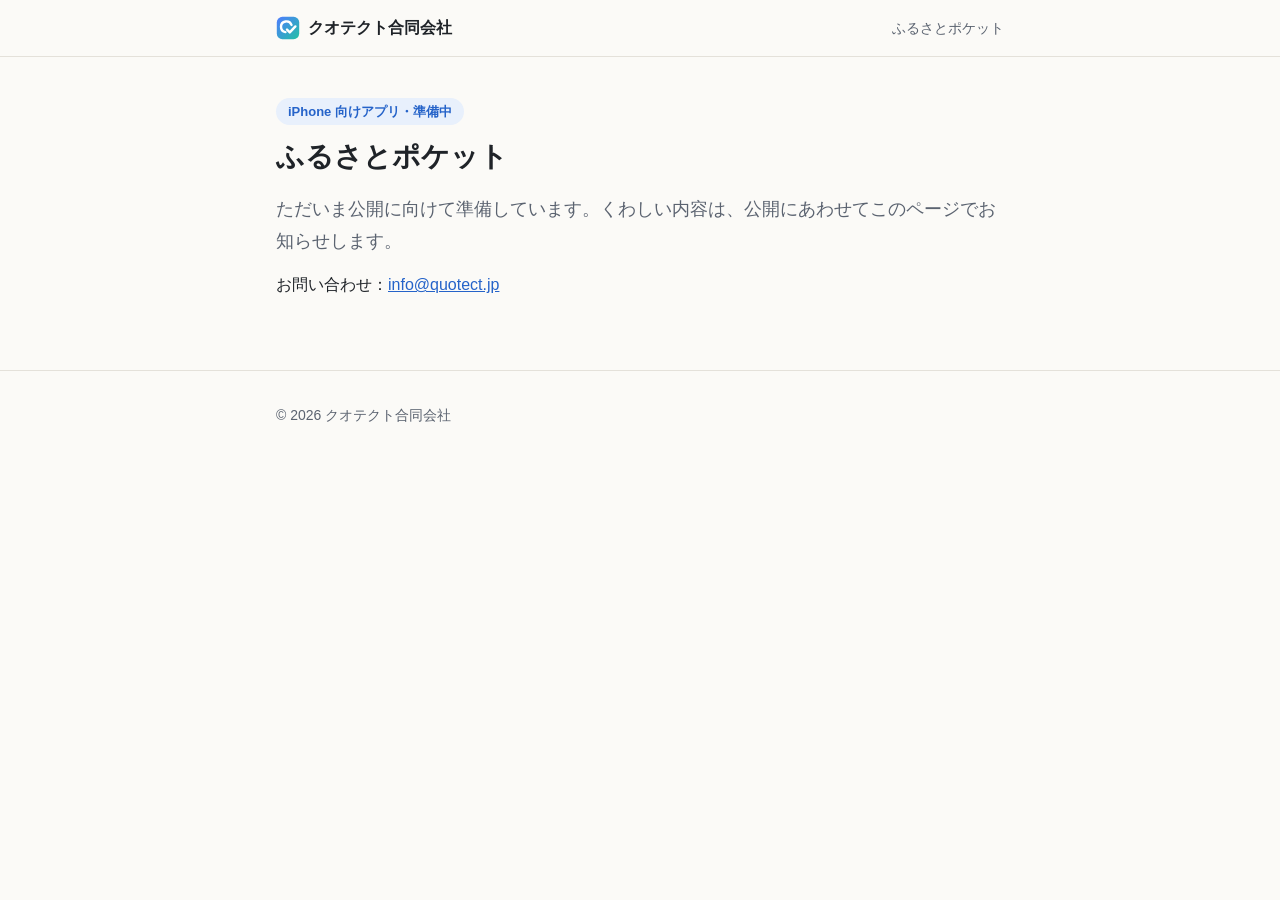
==== commit bfd8158d: "Replace Furupoke page with a coming-soon notice Co-Authored-By: Claude Opus 5.5 <noreply@anthropic.c" ====
--- a/furupoke/index.html
+++ b/furupoke/index.html
@@ -3,287 +3,26 @@
 <head>
 <meta charset="utf-8">
 <meta name="viewport" content="width=device-width,initial-scale=1">
-<title>ふるさとポケット（ふるポケ）| ふるさと納税を、寄付する前に計画する iPhone アプリ</title>
-<meta name="description" content="ふるさとポケット（ふるポケ）は、ふるさと納税の上限まで「あといくら」かをいつでも確かめられる iPhone アプリです。家族の分も、いくつものサイトの寄付もまとめて、寄付の予定・お知らせ・届いたかの確認まで。データは端末の中だけ。">
-<meta property="og:title" content="ふるさとポケット（ふるポケ）">
-<meta property="og:description" content="寄付する前に、あといくらか分かる。家族の分も、いくつものサイトの寄付もまとめて管理する、ふるさと納税の計画アプリ。">
-<meta property="og:type" content="website">
-<meta property="og:url" content="https://quotect.jp/furupoke/">
-<meta property="og:site_name" content="クオテクト合同会社">
-<meta property="og:locale" content="ja_JP">
-<meta property="og:image" content="https://quotect.jp/assets/furupoke-ogp.png">
-<meta property="og:image:width" content="1200">
-<meta property="og:image:height" content="630">
-<meta property="og:image:alt" content="ふるさとポケット 寄付する前に、あといくらか分かる。">
-<meta name="twitter:card" content="summary_large_image">
-<meta name="format-detection" content="telephone=no,address=no,email=no">
-<link rel="canonical" href="https://quotect.jp/furupoke/">
+<title>ふるさとポケット</title>
+<meta name="description" content="ふるさとポケットは、公開に向けて準備中の iPhone 向けアプリです。">
 <link rel="icon" href="../assets/quotect-mark.svg" type="image/svg+xml">
-<link rel="stylesheet" href="../assets/furupoke.css">
-<script type="application/ld+json">
-{
-  "@context": "https://schema.org",
-  "@type": "SoftwareApplication",
-  "name": "ふるさとポケット",
-  "alternateName": "ふるポケ",
-  "operatingSystem": "iOS",
-  "applicationCategory": "FinanceApplication",
-  "description": "ふるさと納税の上限まであといくらかを確かめ、家族の分も含めて寄付の予定と記録をまとめる iPhone アプリ。",
-  "url": "https://quotect.jp/furupoke/",
-  "offers": {"@type": "Offer", "price": "0", "priceCurrency": "JPY"},
-  "publisher": {"@type": "Organization", "name": "クオテクト合同会社", "url": "https://quotect.jp/"}
-}
-</script>
+<link rel="stylesheet" href="../assets/style.css">
 </head>
 <body>
+<header class="site"><div class="wrap">
+<a class="brand" href="../"><img src="../assets/quotect-mark.svg" alt="" width="24" height="24">クオテクト合同会社</a>
+<nav><a href="../furupoke/">ふるさとポケット</a></nav>
+</div></header>
+<main><div class="wrap">
 
-<nav class="nav" aria-label="ページ内">
-  <div class="wrap">
-    <a class="brand" href="./"><i aria-hidden="true"></i>ふるポケ</a>
-    <div class="links"><a href="#flow">1年の流れ</a><a href="#features">できること</a><a href="#safe">安心</a><a href="#price">料金</a><a href="#faq">質問</a></div>
-    <span class="pill">2027年 公開予定</span>
-  </div>
-</nav>
+<span class="badge-soft">iPhone 向けアプリ・準備中</span>
+<h1>ふるさとポケット</h1>
+<p class="lead">ただいま公開に向けて準備しています。くわしい内容は、公開にあわせてこのページでお知らせします。</p>
+<p>お問い合わせ：<a href="mailto:info@quotect.jp">info@quotect.jp</a></p>
 
-<main>
-<header class="hero">
-  <div class="wrap">
-    <div>
-      <p class="eyebrow">ふるさと納税の 計画と残り枠の アプリ</p>
-      <h1>寄付する前に、<br><em>あといくら</em>か分かる。</h1>
-      <p class="sub">いくつものサイトで、家族それぞれが寄付しても大丈夫。ふるさとポケット（ふるポケ）は、上限までの残りと、これから寄付する予定をひとつにまとめる iPhone アプリです。</p>
-      <div class="cta">
-        <span class="store"><span><small>2027年 公開予定</small>App Store</span></span>
-        <span class="note">基本の機能はぜんぶ無料・会員登録いらず</span>
-      </div>
-      <ul class="chips">
-        <li>家族の分も</li><li>楽天ふるさと納税・さとふる・ふるなび</li><li>スクショで記録</li><li>データは端末の中だけ</li>
-      </ul>
-    </div>
-    <div class="art">
-      <div class="phone" role="group" aria-label="ふるポケのホーム画面の例">
-        <div class="ph-top"><span>2026年</span><span class="ph-days">年末まで あと40日</span></div>
-        <div>
-          <p class="ph-label" id="phWho">家族の合計　自由に使える額</p>
-          <p class="ph-big">あと<span class="num" id="phAmt">62,000</span><small>円</small></p>
-        </div>
-        <div class="bar" aria-hidden="true"><span class="done" id="bDone" style="width:52%"></span><span class="plan" id="bPlan" style="width:22%"></span><i class="safe" style="left:90%"></i></div>
-        <div class="legend"><span><b style="background:var(--accent)"></b>寄付済み</span><span><b style="background:var(--teal)"></b>予定</span><span>｜ 90%の目安</span></div>
-        <div class="people">
-          <button class="person" type="button" aria-pressed="false" data-p="a"><span class="dot p1">○</span><span>○○</span><span class="amt num">あと 48,000円</span></button>
-          <button class="person" type="button" aria-pressed="false" data-p="b"><span class="dot p2">△</span><span>△△</span><span class="amt num">あと 14,000円</span></button>
-          <button class="person" type="button" aria-pressed="false" data-p="c"><span class="dot p3">□</span><span>□□</span><span class="amt num ov">−6,000円</span></button>
-        </div>
-        <p class="ph-hint">人を押すと、その人の残りに切り替わります</p>
-        <div class="tabbar" aria-hidden="true"><span class="on">ホーム</span><span>探す</span><span>計画</span><span>設定</span></div>
-      </div>
-    </div>
-  </div>
-</header>
-
-<section class="band" id="flow">
-  <div class="wrap">
-    <p class="kicker">1年の流れ</p>
-    <h2>はじめの設定から、翌年まで。</h2>
-    <p class="intro">ふるさと納税は、寄付して終わりではありません。届いたかの確認、ワンストップ特例の書類、翌年の予定まで。ふるポケは1年をまるごと手伝います。</p>
-    <div class="year">
-      <ol class="track">
-        <li class="step"><span class="m">1月〜</span><h3>はじめの設定</h3><p>家族と上限額の目安を入れます。年収と家族の形から試算もできます。</p></li>
-        <li class="step"><span class="m">いつでも</span><h3>候補を集める</h3><p>気になる品のページを、スクショや共有でためておきます。</p></li>
-        <li class="step"><span class="m">夏〜秋</span><h3>だれの分で、いつ</h3><p>候補を家族に振り分けて、寄付する月を決めます。上限との兼ね合いを試せます。</p></li>
-        <li class="step hot"><span class="m">秋〜12月</span><h3>寄付して、記録</h3><p>寄付したら「寄付した」を押すだけ。申込履歴のスクショからも入ります。</p></li>
-        <li class="step"><span class="m">〜翌1月10日</span><h3>年末の後かたづけ</h3><p>ワンストップ特例の書類の提出、届いていない品の確認、残った予定の持ち越し。</p></li>
-        <li class="step"><span class="m">翌年</span><h3>去年から予定</h3><p>去年よかった品を、そのまま今年の予定に。</p></li>
-      </ol>
-    </div>
-    <p class="scrollhint">← 横にずらすと続きが見られます →</p>
-  </div>
-</section>
-
-<section class="band tight" id="features">
-  <div class="wrap">
-    <p class="kicker">できること</p>
-    <h2>迷う時間を、楽しむ時間に。</h2>
-
-    <div class="feat">
-      <div class="art">
-        <div class="card" role="img" aria-label="計画の画面の例。予定のタラバガニとお米、寄付済みの和牛">
-          <span class="sec-h plan">予定 2件</span>
-          <div class="row"><span class="thumb">🦀</span><span><span class="t">タラバガニ1kg</span><span class="s">北海道 ○○町 ・ 12月上旬〜中旬</span></span><span class="tag">寄付した</span></div>
-          <div class="row"><span class="thumb">🍚</span><span><span class="t">コシヒカリ10kg</span><span class="s">新潟県 ○○市 ・ すぐ発送</span></span><span class="tag">寄付した</span></div>
-          <span class="sec-h done">寄付済み 3件</span>
-          <div class="row"><span class="thumb b">🍖</span><span><span class="t">黒毛和牛 切り落とし800g</span><span class="s">10/12 寄付</span></span><span class="ok">✓</span></div>
-        </div>
-      </div>
-      <div>
-        <span class="verb">計画する</span>
-        <h3>候補を並べて、ああでもない、こうでもない。</h3>
-        <p>気になる品を候補にためて、家族のだれの分にするか試してみる。上限からはみ出すと赤く「○円オーバー」と教えてくれるので、組みかえながら決められます。</p>
-        <ul><li>1kgあたりの額・寄付額・届く時期で並べかえ</li><li>予定は青緑、寄付済みは青で、ひと目で分かる</li><li>「探す」から各サイトの品のページを開いて、そのまま候補に</li></ul>
-      </div>
-    </div>
-
-    <div class="feat flip">
-      <div class="art">
-        <div class="card" role="img" aria-label="申込履歴のスクショから、寄付先・品名・寄付額を読み取る例">
-          <div class="shot">
-            <div class="sc"><b>申込履歴のスクショ</b>寄付先 <span class="hl">鹿児島県 ○○町</span><br>返礼品 <span class="hl">うなぎ蒲焼 3尾</span><br>寄付額 <span class="hl">15,000円</span></div>
-            <div>
-              <p class="arrow">端末の中で読み取り →</p>
-              <div class="row" style="border:0"><span class="thumb">🐟</span><span><span class="t">うなぎ蒲焼3尾</span><span class="s">15,000円</span></span><span></span></div>
-            </div>
-          </div>
-        </div>
-      </div>
-      <div>
-        <span class="verb">記録する</span>
-        <h3>スクショ1枚で、寄付の記録。</h3>
-        <p>各サイトの申込履歴の画面をスクショして渡すだけ。自治体・品名・寄付額を読み取ります。1枚に何件あってもまとめて入ります。読み取りは iPhone の中だけで行います。</p>
-        <ul><li>予定と同じ品なら、自動で「寄付済み」に</li><li>手で入れることもできます</li></ul>
-      </div>
-    </div>
-
-    <div class="feat">
-      <div class="art">
-        <div class="card" role="img" aria-label="返礼品が届いたかの一覧と、ワンストップ特例の書類の提出状況の例">
-          <div class="row"><span class="thumb">🦀</span><span><span class="t">タラバガニ1kg</span><span class="s">12月上旬〜中旬に届く予定</span></span><span class="ok">届いた ✓</span></div>
-          <div class="row"><span class="thumb">🍇</span><span><span class="t">シャインマスカット2房</span><span class="s">9月 受け取り</span></span><span class="ok">届いた ✓</span></div>
-          <div class="row"><span class="thumb w">🍓</span><span><span class="t">いちご4パック</span><span class="s">1月〜3月に届く予定</span></span><span class="tag w">まだ</span></div>
-          <div class="row"><span class="thumb b">📄</span><span><span class="t">ワンストップの書類</span><span class="s">5自治体のうち 4 提出済み</span></span><span class="tag w">あと1</span></div>
-        </div>
-      </div>
-      <div>
-        <span class="verb">見届ける</span>
-        <h3>今年の品が、ぜんぶ届いたか一覧で。</h3>
-        <p>返礼品は届く時期がばらばら。いつ届く予定か、届いたかを1か所で見られます。ワンストップ特例の書類も、撮るだけで「提出済み」に。</p>
-      </div>
-    </div>
-
-    <div class="feat flip">
-      <div class="art">
-        <div class="card" role="img" aria-label="家族3人それぞれの上限と残りの例">
-          <div class="people" style="gap:8px">
-            <div class="person"><span class="dot p1">○</span><span>○○ ・ 上限 120,000円</span><span class="amt num">あと 48,000円</span></div>
-            <div class="person"><span class="dot p2">△</span><span>△△ ・ 上限 45,000円</span><span class="amt num">あと 14,000円</span></div>
-            <div class="person"><span class="dot p3">□</span><span>□□ ・ 上限 30,000円</span><span class="amt num ov">−6,000円</span></div>
-          </div>
-        </div>
-      </div>
-      <div>
-        <span class="verb">家族で</span>
-        <h3>家族の分も、一人の分も。</h3>
-        <p>上限は人ごとに別。夫婦や親の分もまとめて管理でき、人ごとの残りと家族の合計が分かります。一人暮らしの方も、もちろん使えます。</p>
-      </div>
-    </div>
-  </div>
-</section>
-
-<section class="band story">
-  <div class="wrap">
-    <p class="kicker">たとえば</p>
-    <h2>タラバガニを、年末に届けたい。</h2>
-    <p class="intro">人気の品は、ぎりぎりに寄付すると年末に間に合わないことがあります。ふるポケなら、余裕をもって予定を組んで、お知らせで思い出せます。</p>
-    <ol class="cal">
-      <li><p class="mo">9<small>月</small></p><p class="what">予定に入れる</p><p>候補の「タラバガニ1kg」を、△△の分として9月30日に寄付する予定に。</p></li>
-      <li><p class="mo">9<small>月27日</small></p><p class="what">お知らせが届く</p><div class="notif"><b>ふるポケ ・ 3日前</b>9/30 にタラバガニ1kg を寄付する予定です</div></li>
-      <li><p class="mo">9<small>月30日</small></p><p class="what">寄付して「寄付した」</p><p>お知らせから、そのまま寄付済みにできます。残りの額もすぐ変わります。</p></li>
-      <li><p class="mo">12<small>月</small></p><p class="what">届いた！</p><p>届く時期の一覧で受け取りをチェック。お正月に間に合いました。</p></li>
-    </ol>
-  </div>
-</section>
-
-<section class="band" id="safe">
-  <div class="wrap">
-    <p class="kicker">安心の約束</p>
-    <h2>寄付の記録は、あなたの iPhone の中だけ。</h2>
-    <div class="promise">
-      <div class="pr"><p class="big">0<small>件</small></p><h3>集めるデータはありません</h3><p>寄付の記録、スクショ、年収などは iPhone の中だけに保存し、当社のサーバーには送りません。利用状況の解析もしません。</p></div>
-      <div class="pr"><p class="big">0<small>通</small></p><h3>広告やセールの通知は送りません</h3><p>アプリの中に広告はありません。お知らせは、寄付する日や届く時期など、自分で頼んだものだけです。</p></div>
-      <div class="pr"><p class="big b">3<small>つの場面だけ</small></p><h3>インターネットを使うとき</h3><p>「探す」で各サイトのページを見るとき、寄付のページを開くとき、App Store で購入・購入の復元をするとき。</p></div>
-      <div class="pr"><p class="big b">オン / オフ</p><h3>紹介リンクは自分で選べる</h3><p>寄付のページは紹介リンク（アフィリエイトリンク）で開くことがあり、当社が紹介料を受け取ることがあります。寄付する額は変わりません。設定でいつでもオフにでき、オフでも料金は同じです。</p></div>
-    </div>
-    <p class="fine">くわしくは <a href="privacy/">プライバシーポリシー</a> をご覧ください。</p>
-  </div>
-</section>
-
-<section class="band tight" id="price">
-  <div class="wrap">
-    <p class="kicker">料金</p>
-    <h2>基本は、ぜんぶ無料。</h2>
-    <div class="price">
-      <div class="pc"><h3>無料</h3><p class="yen num">0<small>円</small></p><ul><li>あと○円・家族ごとの管理</li><li>スクショで記録・候補と予定</li><li>寄付する日と届く時期のお知らせ</li><li>ワンストップ特例の書類の管理</li></ul></div>
-      <div class="pc plus"><h3>ふるポケ プラス</h3><p class="yen num">980<small>円・買い切り</small></p><ul><li>表に書き出す（CSV）・ウィジェット・Siri</li><li>去年から予定・確定申告の手伝い</li><li>アイコンや色の着せかえ</li></ul></div>
-    </div>
-    <p class="fine">プラスの機能は1つずつ（370円から）でも買えます。月額や年額の自動更新はありません。価格は予定で、公開時に変わることがあります。</p>
-  </div>
-</section>
-
-<section class="band tight" id="faq">
-  <div class="wrap">
-    <p class="kicker">よくある質問</p>
-    <h2>気になるところ</h2>
-    <div class="faq">
-      <details open><summary>アプリの中で寄付できますか？</summary><p>寄付は各サイト（楽天ふるさと納税・さとふる・ふるなび）で行います。ふるポケはそのページを開き、寄付する前の計画と、寄付したあとの記録・管理を手伝います。</p></details>
-      <details><summary>上限額はどうやって決めますか？</summary><p>分かっている額を入れるか、年収と家族の形から目安を計算できます。目安なので、上限の90%に安全ラインを引いて、使いすぎを防ぎます。</p></details>
-      <details><summary>夫婦や親の分もまとめて管理できますか？</summary><p>できます。人ごとに上限と寄付を分けて記録し、家族の合計も見られます。</p></details>
-      <details><summary>スクショは外に送られますか？</summary><p>送られません。読み取りは iPhone の中で行い、自治体・品名・寄付額など必要な項目だけを残します。</p></details>
-      <details><summary>いくつものサイトで寄付していても大丈夫？</summary><p>大丈夫です。サイトがちがっても、同じ人の寄付はひとつの残り枠にまとまります。</p></details>
-      <details><summary>ワンストップ特例の期限が心配です。</summary><p>書類を出した自治体と、まだの自治体が分かります。翌年1月10日の期限の前にお知らせします。</p></details>
-      <details><summary>Android 版はありますか？</summary><p>まず iPhone 版を出し、そのあと Android 版を予定しています。</p></details>
-    </div>
-  </div>
-</section>
-
-<section class="finale">
-  <div class="wrap">
-    <h2>今年のふるさと納税を、計画から。</h2>
-    <div class="cta"><span class="store"><span><small>2027年 公開予定</small>App Store</span></span></div>
-    <p class="sites">対応サイト：楽天ふるさと納税・さとふる・ふるなび（順次追加予定）<br>ふるさとポケットは、各ふるさと納税サイトの運営会社とは関係のない、独立したアプリです。各サービス名は、それぞれの会社の商標または登録商標です。</p>
-  </div>
-</section>
-
-<section class="company" id="company">
-  <div class="wrap">
-    <h2>運営会社</h2>
-    <dl class="info">
-      <dt>会社名</dt><dd>クオテクト合同会社（Quotect LLC）<br><span class="note">2026年11月 設立予定</span></dd>
-      <dt>代表者・所在地・電話番号</dt><dd>請求があれば遅滞なく開示します（<a href="mailto:info@quotect.jp">info@quotect.jp</a> までメールでご請求ください）</dd>
-      <dt>お問い合わせ</dt><dd><a href="mailto:info@quotect.jp">info@quotect.jp</a></dd>
-    </dl>
-  </div>
-</section>
-</main>
-
+</div></main>
 <footer class="site"><div class="wrap">
-<a href="../">クオテクト合同会社</a><a href="privacy/">プライバシーポリシー</a><a href="tokushoho/">特定商取引法に基づく表記</a><a href="https://www.apple.com/jp/legal/internet-services/itunes/jp/terms.html">利用規約（Apple 標準）</a>
-<p>お問い合わせ：<a href="mailto:info@quotect.jp">info@quotect.jp</a></p>
 <p>© 2026 クオテクト合同会社</p>
 </div></footer>
-
-<script>
-// ホーム画面の図: 人を押すと、その人の残りに切り替える（もう一度押すと家族の合計に戻る）
-(function(){
-  var data={
-    all:{who:"家族の合計　自由に使える額",amt:"62,000",done:52,plan:22,ov:false},
-    a:{who:"○○　自由に使える額",amt:"48,000",done:45,plan:15,ov:false},
-    b:{who:"△△　自由に使える額",amt:"14,000",done:55,plan:14,ov:false},
-    c:{who:"□□　自由に使える額",amt:"−6,000",done:70,plan:30,ov:true}
-  };
-  var btns=document.querySelectorAll('.phone .person');
-  function show(k){
-    var d=data[k];
-    document.getElementById('phWho').textContent=d.who;
-    var a=document.getElementById('phAmt');
-    a.textContent=d.amt;
-    a.classList.toggle('ov',d.ov);
-    document.getElementById('bDone').style.width=d.done+'%';
-    document.getElementById('bPlan').style.width=d.plan+'%';
-    btns.forEach(function(b){b.setAttribute('aria-pressed',b.dataset.p===k?'true':'false')});
-  }
-  btns.forEach(function(b){b.addEventListener('click',function(){
-    show(b.getAttribute('aria-pressed')==='true'?'all':b.dataset.p);
-  })});
-})();
-</script>
 </body>
 </html>
--- a/assets/style.css
+++ b/assets/style.css
@@ -0,0 +1,49 @@
+:root{--bg:#fbfaf7;--fg:#1f2328;--muted:#5b6370;--line:#e4e1da;--card:#ffffff;--accent:#2563c9;--accent-soft:#e8f0fc}
+@media (prefers-color-scheme:dark){:root{--bg:#15171a;--fg:#e8e6e1;--muted:#a3a9b3;--line:#2c3036;--card:#1d2024;--accent:#7aa7f0;--accent-soft:#1f2a3b}}
+*{box-sizing:border-box}
+html{-webkit-text-size-adjust:100%}
+body{margin:0;background:var(--bg);color:var(--fg);font-family:-apple-system,BlinkMacSystemFont,"Hiragino Sans","Hiragino Kaku Gothic ProN","Noto Sans JP","Yu Gothic",sans-serif;line-height:1.8;font-size:16px}
+a{color:var(--accent)}
+.wrap{max-width:760px;margin:0 auto;padding:0 16px}
+header.site{border-bottom:1px solid var(--line)}
+header.site .wrap{display:flex;align-items:center;justify-content:space-between;gap:12px;min-height:56px;flex-wrap:wrap}
+header.site .brand{font-weight:700;color:var(--fg);text-decoration:none;display:inline-flex;align-items:center;gap:8px}
+header.site .brand img{width:24px;height:24px;display:block}
+header.site nav a{color:var(--muted);text-decoration:none;margin-left:16px;font-size:14px}
+header.site nav a:first-child{margin-left:0}
+main{padding:40px 0 56px}
+h1{font-size:28px;line-height:1.4;margin:0 0 16px}
+h2{font-size:21px;margin:48px 0 12px;padding-top:8px}
+h3{font-size:17px;margin:28px 0 8px}
+p,ul,ol{margin:0 0 14px}
+.lead{font-size:18px;color:var(--muted)}
+.card{background:var(--card);border:1px solid var(--line);border-radius:14px;padding:20px}
+.app{display:flex;gap:16px;align-items:flex-start}
+.app img{width:72px;height:72px;border-radius:16px;flex:none}
+.hero{display:flex;gap:20px;align-items:center;margin-bottom:24px}
+.hero img{width:96px;height:96px;border-radius:22px;flex:none}
+.hero h1{margin:0}
+.hero p{margin:4px 0 0;color:var(--muted)}
+.btn{display:inline-block;background:var(--accent);color:#fff;text-decoration:none;padding:10px 18px;border-radius:999px;font-weight:600;font-size:15px}
+@media (prefers-color-scheme:dark){.btn{color:#10151d}}
+.btn.ghost{background:transparent;color:var(--accent);border:1px solid var(--accent)}
+.features{display:grid;grid-template-columns:repeat(auto-fit,minmax(220px,1fr));gap:12px;margin:16px 0}
+.features .card h3{margin:0 0 6px}
+.features .card p{margin:0;color:var(--muted);font-size:15px}
+.table-wrap{overflow-x:auto;margin:0 0 16px}
+table{border-collapse:collapse;width:100%;font-size:15px}
+th,td{border:1px solid var(--line);padding:8px 10px;text-align:left;vertical-align:top}
+th{background:var(--accent-soft);font-weight:600}
+dl.info{display:grid;grid-template-columns:minmax(8em,30%) 1fr;margin:0;border-top:1px solid var(--line)}
+dl.info dt,dl.info dd{margin:0;padding:10px 8px;border-bottom:1px solid var(--line)}
+dl.info dt{font-weight:600;color:var(--muted)}
+@media (max-width:520px){dl.info{grid-template-columns:1fr}dl.info dt{border-bottom:none;padding-bottom:0}}
+details{border:1px solid var(--line);border-radius:10px;background:var(--card);margin:0 0 8px}
+summary{cursor:pointer;padding:12px 14px;font-weight:600}
+details>div{padding:0 14px 6px}
+.note{background:var(--accent-soft);border-radius:10px;padding:14px 16px;margin:0 0 16px}
+.mail{font-size:20px;font-weight:700}
+footer.site{border-top:1px solid var(--line);color:var(--muted);font-size:14px;padding:24px 0 40px}
+footer.site a{color:var(--muted);margin-right:14px}
+footer.site p{margin:8px 0 0}
+.badge-soft{display:inline-block;font-size:13px;font-weight:600;color:var(--accent);background:var(--accent-soft);padding:2px 12px;border-radius:999px;margin-bottom:12px}
